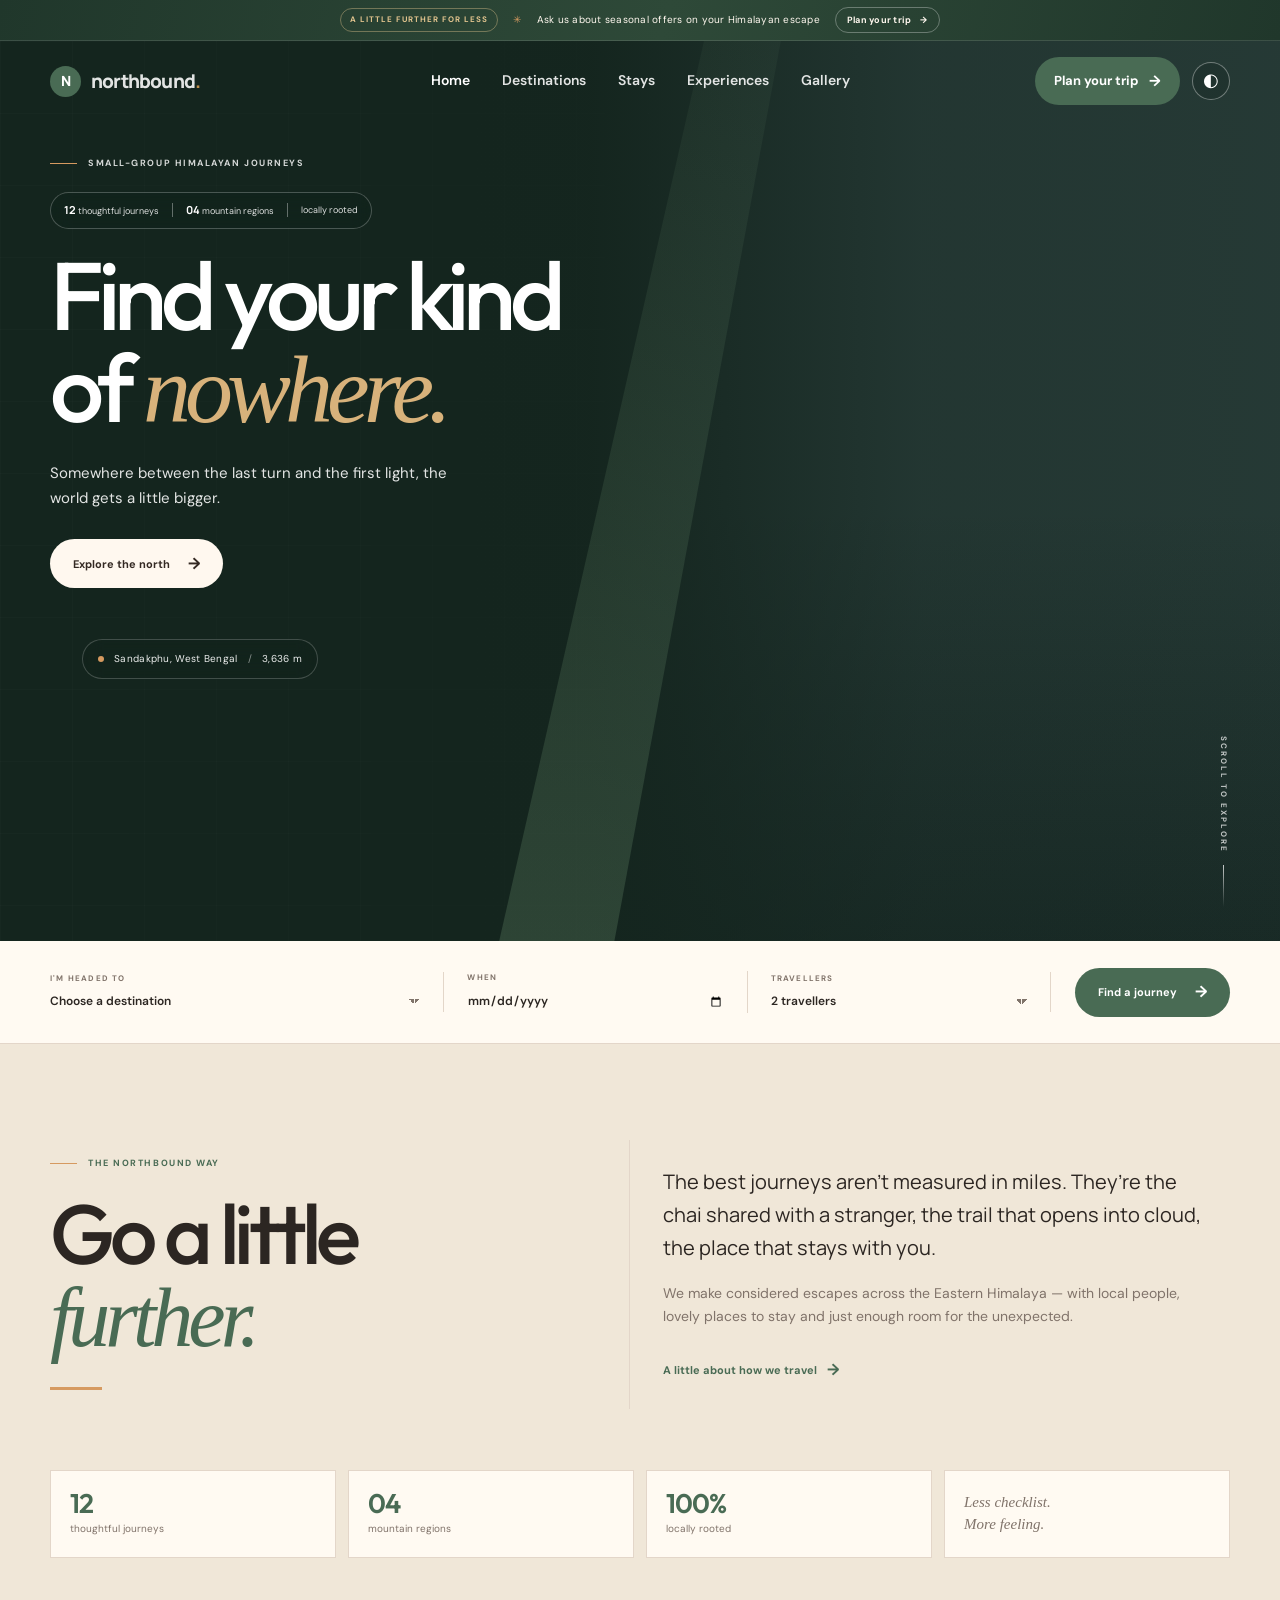
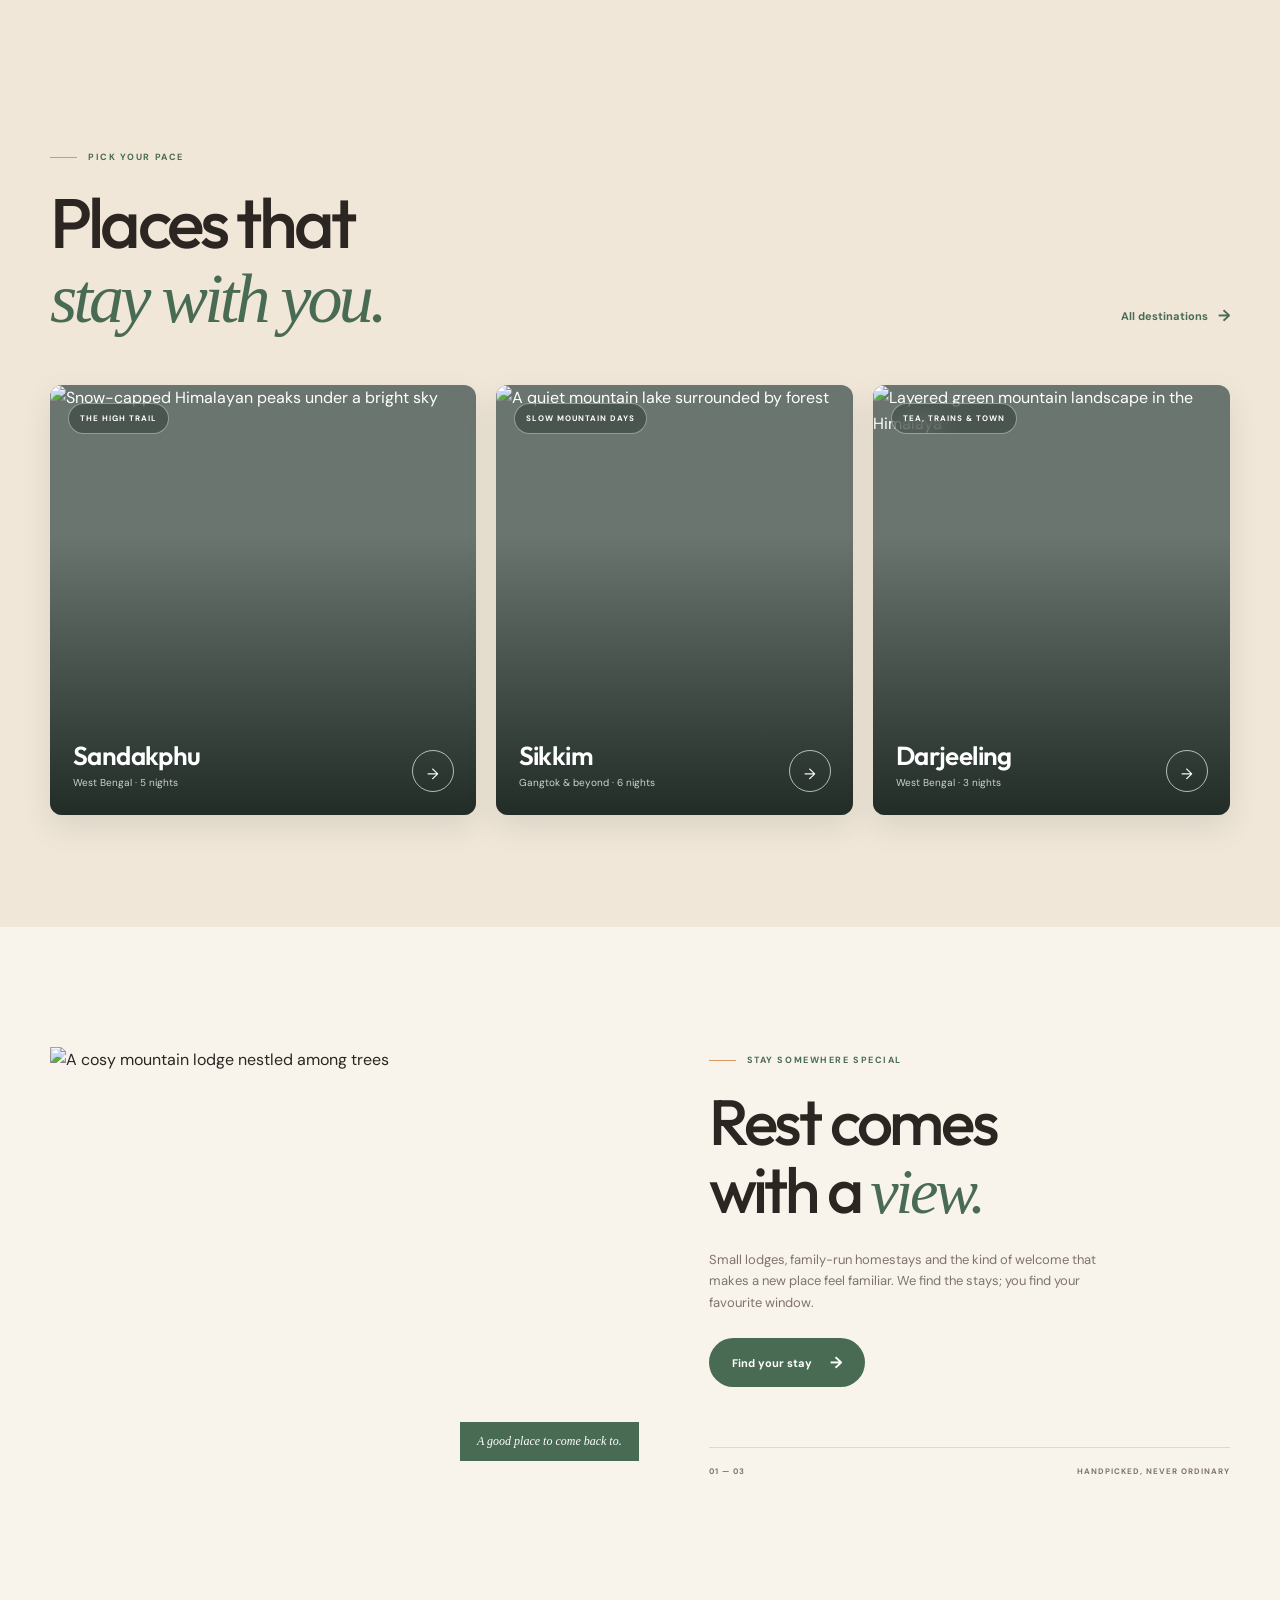
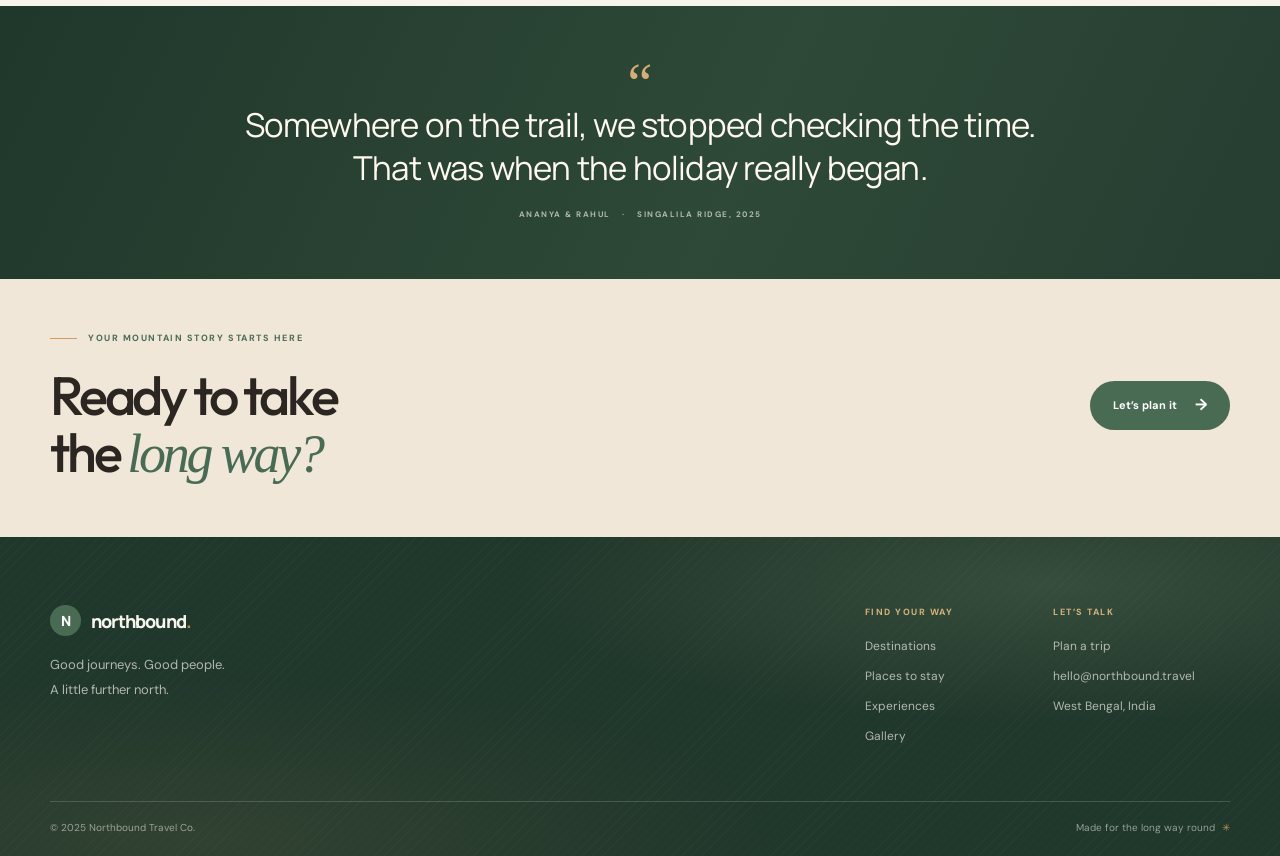
==== index.html @ 95578950 "Initial commit" ====
<!doctype html>
<html lang="en">
<head>
  <meta charset="utf-8">
  <meta name="viewport" content="width=device-width, initial-scale=1">
  <meta name="description" content="Thoughtful Himalayan escapes to Sandakphu, Sikkim and the places in between. Find your next Northbound journey.">
  <meta name="theme-color" content="#f8f4ec">
  <title>Northbound — Find your kind of nowhere</title>
  <link rel="preconnect" href="https://fonts.googleapis.com">
  <link rel="preconnect" href="https://fonts.gstatic.com" crossorigin>
  <link href="https://fonts.googleapis.com/css2?family=DM+Sans:wght@400;500;600;700&family=Manrope:wght@400;500;600;700;800&family=Outfit:wght@400;500;600;700;800&display=swap" rel="stylesheet">
  <link rel="stylesheet" href="css/travel.css">
  <script src="js/site.js" defer></script>
</head>
<body class="home-page">
  <aside class="announcement-bar" aria-label="Seasonal travel offers">
    <div class="announcement-group"><span>A LITTLE FURTHER FOR LESS</span><span class="announcement-star" aria-hidden="true">✳</span><span>Ask us about seasonal offers on your Himalayan escape</span><a href="booking.html">Plan your trip <span aria-hidden="true">→</span></a></div>
  </aside>
  <header class="site-header">
    <div class="container nav-wrap">
      <a class="brand" href="index.html" aria-label="Northbound home"><span class="brand-mark">N</span><span>northbound<span class="brand-period">.</span></span></a>
      <nav class="primary-nav" id="primary-nav" aria-label="Main navigation">
        <a class="active" href="index.html">Home</a><a href="destinations.html">Destinations</a><a href="stays.html">Stays</a><a href="experiences.html">Experiences</a><a href="gallery.html">Gallery</a><a class="nav-book mobile-book" href="booking.html">Plan your trip <span aria-hidden="true">↗</span></a>
      </nav>
      <div class="header-actions">
        <a class="header-book" href="booking.html">Plan your trip <span aria-hidden="true">↗</span></a>
        <button class="theme-toggle" type="button" aria-label="Switch to dark mode" title="Toggle color theme"><span class="theme-icon" aria-hidden="true">◐</span></button>
        <button class="menu-toggle" type="button" aria-expanded="false" aria-controls="primary-nav" aria-label="Open menu"><span></span><span></span></button>
      </div>
    </div>
  </header>

  <main>
    <section class="hero">
      <div class="hero-image" role="img" aria-label="Mountain peaks above the clouds at sunrise"></div>
      <video class="hero-video" autoplay muted loop playsinline preload="metadata" poster="https://images.unsplash.com/photo-1464822759023-fed622ff2c3b?auto=format&fit=crop&w=2200&q=90" aria-hidden="true">
        <source src="https://videos.pexels.com/video-files/3129595/3129595-hd_1920_1080_25fps.mp4" type="video/mp4">
      </video>
      <div class="hero-shade"></div>
      <div class="container hero-content">
        <p class="eyebrow eyebrow-light"><span class="eyebrow-line"></span> SMALL-GROUP HIMALAYAN JOURNEYS</p>
        <div class="hero-proof" aria-label="Northbound travel facts"><span><strong>12</strong> thoughtful journeys</span><i aria-hidden="true"></i><span><strong>04</strong> mountain regions</span><i aria-hidden="true"></i><span>locally rooted</span></div>
        <h1>Find your kind<br>of <em>nowhere.</em></h1>
        <p class="hero-copy">Somewhere between the last turn and the first light, the world gets a little bigger.</p>
        <a class="button button-light" href="destinations.html">Explore the north <span aria-hidden="true">↗</span></a>
        <div class="hero-caption"><span class="caption-dot"></span> Sandakphu, West Bengal <span class="caption-divider">/</span> 3,636 m</div>
      </div>
      <a class="hero-scroll" href="#trip-search"><span>SCROLL TO EXPLORE</span><i aria-hidden="true"></i></a>
    </section>

    <section class="search-band" id="trip-search">
      <form class="container trip-search" action="booking.html" method="get">
        <label class="search-field"><span class="field-kicker">I'M HEADED TO</span><select name="destination" aria-label="Choose a destination"><option value="">Choose a destination</option><option>Sandakphu</option><option>Sikkim</option><option>Darjeeling</option><option>Kalimpong</option></select></label>
        <label class="search-field"><span class="field-kicker">WHEN</span><input type="date" name="date" aria-label="Travel date"></label>
        <label class="search-field"><span class="field-kicker">TRAVELLERS</span><select name="guests" aria-label="Number of travellers"><option value="2">2 travellers</option><option value="1">1 traveller</option><option value="3">3 travellers</option><option value="4">4 travellers</option><option value="5">5+ travellers</option></select></label>
        <button class="button button-dark search-button" type="submit">Find a journey <span aria-hidden="true">↗</span></button>
      </form>
    </section>

    <section class="section section-intro">
      <div class="container intro-grid">
        <div><p class="eyebrow"><span class="eyebrow-line"></span> THE NORTHBOUND WAY</p><h2>Go a little<br><em>further.</em></h2></div>
        <div class="intro-copy"><p class="large-copy">The best journeys aren’t measured in miles. They’re the chai shared with a stranger, the trail that opens into cloud, the place that stays with you.</p><p>We make considered escapes across the Eastern Himalaya — with local people, lovely places to stay and just enough room for the unexpected.</p><a class="text-link" href="experiences.html">A little about how we travel <span aria-hidden="true">→</span></a></div>
      </div>
      <div class="container stat-row"><div><strong>12</strong><span>thoughtful journeys</span></div><div><strong>04</strong><span>mountain regions</span></div><div><strong>100%</strong><span>locally rooted</span></div><p>Less checklist.<br>More feeling.</p></div>
    </section>

    <section class="section section-sand">
      <div class="container">
        <div class="section-heading"><div><p class="eyebrow"><span class="eyebrow-line"></span> PICK YOUR PACE</p><h2>Places that<br><em>stay with you.</em></h2></div><a class="text-link heading-link" href="destinations.html">All destinations <span aria-hidden="true">→</span></a></div>
        <div class="destination-grid">
          <a class="destination-card destination-tall" href="destination-details.html?destination=Sandakphu">
            <img src="https://images.unsplash.com/photo-1464822759023-fed622ff2c3b?auto=format&fit=crop&w=1100&q=85" alt="Snow-capped Himalayan peaks under a bright sky" loading="lazy">
            <span class="card-tag">THE HIGH TRAIL</span><span class="destination-info"><span><strong>Sandakphu</strong><small>West Bengal · 5 nights</small></span><span class="round-arrow" aria-hidden="true">↗</span></span>
          </a>
          <a class="destination-card" href="destination-details.html?destination=Sikkim">
            <img src="https://images.unsplash.com/photo-1500530855697-b586d89ba3ee?auto=format&fit=crop&w=1000&q=85" alt="A quiet mountain lake surrounded by forest" loading="lazy">
            <span class="card-tag">SLOW MOUNTAIN DAYS</span><span class="destination-info"><span><strong>Sikkim</strong><small>Gangtok &amp; beyond · 6 nights</small></span><span class="round-arrow" aria-hidden="true">↗</span></span>
          </a>
          <a class="destination-card" href="destination-details.html?destination=Darjeeling">
            <img src="https://images.unsplash.com/photo-1544735716-392fe2489ffa?auto=format&fit=crop&w=1000&q=85" alt="Layered green mountain landscape in the Himalaya" loading="lazy">
            <span class="card-tag">TEA, TRAINS &amp; TOWN</span><span class="destination-info"><span><strong>Darjeeling</strong><small>West Bengal · 3 nights</small></span><span class="round-arrow" aria-hidden="true">↗</span></span>
          </a>
        </div>
      </div>
    </section>

    <section class="section feature-section">
      <div class="container feature-grid">
        <div class="feature-photo"><img src="https://images.unsplash.com/photo-1445019980597-93fa8acb246c?auto=format&fit=crop&w=1200&q=85" alt="A cosy mountain lodge nestled among trees" loading="lazy"><span class="photo-note">A good place to come back to.</span></div>
        <div class="feature-copy"><p class="eyebrow"><span class="eyebrow-line"></span> STAY SOMEWHERE SPECIAL</p><h2>Rest comes<br>with a <em>view.</em></h2><p>Small lodges, family-run homestays and the kind of welcome that makes a new place feel familiar. We find the stays; you find your favourite window.</p><a class="button button-dark" href="stays.html">Find your stay <span aria-hidden="true">↗</span></a><div class="feature-detail"><span>01 — 03</span><span>HANDPICKED, NEVER ORDINARY</span></div></div>
      </div>
    </section>

    <section class="quote-section">
      <div class="container quote-inner"><span class="quote-mark">“</span><blockquote>Somewhere on the trail, we stopped checking the time. That was when the holiday really began.</blockquote><p>ANANYA &amp; RAHUL <span>·</span> SINGALILA RIDGE, 2025</p></div>
    </section>

    <section class="closing-cta"><div class="container closing-inner"><div><p class="eyebrow"><span class="eyebrow-line"></span> YOUR MOUNTAIN STORY STARTS HERE</p><h2>Ready to take<br>the <em>long way?</em></h2></div><a class="button button-dark" href="booking.html">Let’s plan it <span aria-hidden="true">↗</span></a></div></section>
  </main>

  <footer class="site-footer"><div class="container footer-main"><div><a class="brand footer-brand" href="index.html"><span class="brand-mark">N</span><span>northbound<span class="brand-period">.</span></span></a><p>Good journeys. Good people.<br>A little further north.</p></div><div class="footer-links"><div><strong>FIND YOUR WAY</strong><a href="destinations.html">Destinations</a><a href="stays.html">Places to stay</a><a href="experiences.html">Experiences</a><a href="gallery.html">Gallery</a></div><div><strong>LET’S TALK</strong><a href="booking.html">Plan a trip</a><a href="mailto:hello@northbound.travel">hello@northbound.travel</a><span>West Bengal, India</span></div></div></div><div class="container footer-bottom"><span>© 2025 Northbound Travel Co.</span><span>Made for the long way round <span class="footer-sun">✳</span></span></div></footer>
</body>
</html>
---- css/travel.css ----
:root {
  color-scheme: light;
  --paper: #f8f4ec;
  --surface: #fffaf2;
  --sand: #f0e7d8;
  --ink: #2c2622;
  --muted: #80736a;
  --line: #e3d6c9;
  --forest: #496b54;
  --forest-deep: #2e4938;
  --sun: #d69a60;
  --container: 1180px;
}

:root[data-theme="dark"] {
  color-scheme: dark;
  --paper: #211d1a;
  --surface: #2a2420;
  --sand: #342923;
  --ink: #f2ece4;
  --muted: #bdb0a4;
  --line: #493a31;
  --forest: #9dbb9f;
  --forest-deep: #344b3a;
  --sun: #e5b47c;
}

* { box-sizing: border-box; }
html { scroll-behavior: smooth; }
body {
  margin: 0;
  background: var(--paper);
  color: var(--ink);
  font-family: "DM Sans", sans-serif;
  font-size: 16px;
  line-height: 1.65;
  -webkit-font-smoothing: antialiased;
  transition: background-color .25s ease, color .25s ease;
}
img { display: block; width: 100%; }
a { color: inherit; text-decoration: none; }
button, input, select, textarea { font: inherit; }
button, a, input, select, textarea { -webkit-tap-highlight-color: transparent; }
button:focus-visible, a:focus-visible, input:focus-visible, select:focus-visible, textarea:focus-visible { outline: 3px solid var(--sun); outline-offset: 3px; }
.container { width: min(var(--container), calc(100% - 64px)); margin-inline: auto; }

.announcement-bar { position: relative; z-index: 21; min-height: 40px; color: #fff8ef; background: linear-gradient(105deg, #20372b 0%, var(--forest-deep) 52%, #20372b 100%); border-bottom: 1px solid rgba(255,255,255,.12); }
.announcement-group { display: flex; align-items: center; justify-content: center; gap: 15px; min-height: 40px; padding: 5px 20px; font-size: 10px; letter-spacing: .25px; text-align: center; }
.announcement-group > span:first-child { padding: 4px 9px; color: #e3c58f; border: 1px solid rgba(227,197,143,.4); border-radius: 999px; font-size: 8px; font-weight: 700; letter-spacing: 1px; }
.announcement-group .announcement-star { color: var(--sun); }
.announcement-group a { display: inline-flex; align-items: center; gap: 5px; padding: 5px 11px; color: #fff8ef; border: 1px solid rgba(255,255,255,.3); border-radius: 999px; font-size: 9px; font-weight: 700; transition: background .2s ease,border-color .2s ease; }
.announcement-group a:hover { color: #fff; border-color: rgba(255,255,255,.65); background: rgba(255,255,255,.1); }
.announcement-group a span { padding-left: 4px; }

.site-header { position: relative; z-index: 20; height: 82px; background: var(--paper); border-bottom: 1px solid var(--line); box-shadow: 0 5px 18px rgba(37,48,39,.035); }
.home-page .site-header { position: absolute; top: 40px; right: 0; left: 0; height: 82px; background: transparent; border: 0; box-shadow: none; }
.home-page .site-header .brand, .home-page .primary-nav > a:not(.nav-book) { color: rgba(255,255,255,.88); }
.home-page .primary-nav > a:hover, .home-page .primary-nav > a.active { color: #fff; }
.home-page .theme-toggle { color: #fff; border-color: rgba(255,255,255,.36); background: rgba(16,31,26,.2); }
.home-page .theme-toggle:hover { border-color: var(--sun); }
.home-page .menu-toggle { border-color: rgba(255,255,255,.45); background: rgba(16,31,26,.24); }
.home-page .menu-toggle span { background: #fff; }
.nav-wrap { position: relative; height: 100%; display: grid; grid-template-columns: 1fr auto 1fr; align-items: center; }
.brand { display: inline-flex; align-items: center; gap: 10px; font: 800 19px/1 "Manrope", sans-serif; letter-spacing: -.8px; white-space: nowrap; }
.brand-mark { width: 31px; height: 31px; display: grid; place-items: center; border-radius: 50%; color: #fff; background: var(--forest); font-size: 14px; letter-spacing: 0; }
.brand-period { color: #bd8d4a; }
.primary-nav { display: flex; align-items: center; gap: 32px; }
.primary-nav > a { color: var(--muted); font-size: 14px; font-weight: 600; transition: color .2s ease; }
.primary-nav > a:hover, .primary-nav > a.active { color: var(--ink); }
.primary-nav > .mobile-book { display: none; }
.header-actions { display: flex; align-items: center; justify-self: end; gap: 12px; }
.header-book, .primary-nav > .nav-book { display: inline-flex; align-items: center; justify-content: center; gap: 10px; padding: 12px 19px; color: #fff; background: var(--forest); border-radius: 999px; font-size: 13px; font-weight: 700; white-space: nowrap; }
.header-book:hover, .primary-nav > .nav-book:hover { color: #fff; background: var(--forest-deep); transform: translateY(-1px); }
.primary-nav > .mobile-book { display: none; }
.header-book span, .nav-book span { font-size: 0; }
.header-book span::after, .nav-book span::after { content: "→"; font-size: 15px; }
.theme-toggle { display: grid; place-items: center; width: 38px; height: 38px; border: 1px solid var(--line); border-radius: 50%; background: transparent; color: var(--ink); cursor: pointer; font-size: 18px; }
.theme-toggle:hover { border-color: var(--sun); }
.menu-toggle { display: none; }

.hero { position: relative; min-height: 100vh; min-height: 100svh; overflow: hidden; color: #fff; background: #263a36; }
.hero-image, .hero-video, .hero-shade { position: absolute; inset: 0; }
.hero-image { background: url("https://images.unsplash.com/photo-1464822759023-fed622ff2c3b?auto=format&fit=crop&w=2200&q=90") center 48% / cover; transform: scale(1.015); }
.hero-video { width: 100%; height: 100%; object-fit: cover; object-position: center 48%; }
.hero-video.is-unavailable { display: none; }
.hero-shade { background: linear-gradient(90deg, #14251e 0%, #14251e 37%, rgba(20,37,30,.98) 46%, rgba(20,37,30,.78) 53%, rgba(20,37,30,.18) 72%, rgba(20,37,30,.04) 100%), linear-gradient(0deg, rgba(10,24,20,.46), transparent 48%); }
.hero-shade::before { position: absolute; inset: 0; background: linear-gradient(180deg, rgba(103,139,106,.08), rgba(103,139,106,.3)); clip-path: polygon(55% 0, 61% 0, 48% 100%, 39% 100%); content: ""; }
.hero-shade::after { position: absolute; inset: 0; background-image: linear-gradient(rgba(255,255,255,.035) 1px, transparent 1px), linear-gradient(90deg, rgba(255,255,255,.035) 1px, transparent 1px); background-size: 72px 72px; content: ""; mask-image: linear-gradient(90deg, rgba(0,0,0,.45), transparent 75%); }
.hero-content { position: relative; z-index: 1; max-width: calc(var(--container) + 64px); padding-top: clamp(96px, 13vh, 145px); padding-bottom: 125px; }
.eyebrow { display: flex; align-items: center; gap: 11px; margin: 0 0 22px; color: var(--forest); font-size: 9px; font-weight: 700; letter-spacing: 1.55px; line-height: 1.3; }
.eyebrow-light { color: rgba(255,255,255,.82); }
.eyebrow-line { display: inline-block; width: 27px; height: 1px; background: var(--sun); }
.hero-proof { display: inline-flex; align-items: center; gap: 13px; margin: 0 0 20px; padding: 9px 13px; color: rgba(255,255,255,.86); border: 1px solid rgba(255,255,255,.24); border-radius: 999px; background: rgba(15,31,26,.32); backdrop-filter: blur(10px); font-size: 9px; }
.hero-proof strong { color: #fff; font: 700 11px "Manrope",sans-serif; }
.hero-proof i { width: 1px; height: 14px; background: rgba(255,255,255,.35); }
h1, h2, h3, p, blockquote { margin-top: 0; }
h1, h2, h3 { font-family: "Outfit", sans-serif; }
.hero h1, .page-hero h1 { margin: 0; font-size: clamp(62px, 7.5vw, 102px); font-weight: 500; letter-spacing: -6px; line-height: .96; }
h1 em, h2 em { color: #d8b27b; font-family: Georgia, serif; font-weight: 400; }
.hero-copy { max-width: 430px; margin: 25px 0 29px; color: rgba(255,255,255,.88); font-size: 15px; }
.hero-points { display: flex; flex-wrap: wrap; gap: 8px; margin-top: 28px; }
.hero-points span { padding: 7px 11px; color: rgba(255,255,255,.9); border: 1px solid rgba(255,255,255,.24); border-radius: 999px; background: rgba(18,35,29,.22); backdrop-filter: blur(8px); font-size: 9px; font-weight: 600; letter-spacing: .3px; }
.button { display: inline-flex; align-items: center; justify-content: center; gap: 18px; min-height: 49px; padding: 0 23px; border: 0; border-radius: 999px; font-size: 11px; font-weight: 700; transition: transform .2s ease, background .2s ease, box-shadow .2s ease; cursor: pointer; }
.button:hover { transform: translateY(-2px); box-shadow: 0 8px 20px rgba(18, 38, 29, .16); }
.button span { font-size: 0; transition: transform .2s ease; }
.button span::after { content: "→"; font-size: 16px; }
.button:hover span { transform: translate(2px, -1px); }
.button-light { color: #342923; background: #fff8ef; }
.button-light:hover { color: #342923; background: #f0e3d1; }
.button-dark { color: #fff; background: var(--forest); }
.button-dark:hover { color: #fff; background: var(--forest-deep); }
.hero-caption { position: absolute; right: auto; bottom: 34px; left: max(32px, calc((100% - var(--container)) / 2)); display: flex; align-items: center; gap: 10px; padding: 11px 15px; color: rgba(255,255,255,.92); border: 1px solid rgba(255,255,255,.2); border-radius: 999px; background: rgba(17,32,27,.32); backdrop-filter: blur(10px); font-size: 10px; letter-spacing: .3px; }
.caption-dot { width: 6px; height: 6px; border-radius: 50%; background: var(--sun); }
.caption-divider { color: rgba(255,255,255,.5); }
.hero-index { position: absolute; right: max(32px, calc((100% - var(--container)) / 2)); top: 39px; padding: 9px 13px; border: 1px solid rgba(255,255,255,.25); border-radius: 999px; background: rgba(17,32,27,.24); backdrop-filter: blur(8px); font: 600 10px "Manrope", sans-serif; letter-spacing: 1px; }
.hero-index span { margin: 0 5px; opacity: .5; }
.hero-scroll { position: absolute; z-index: 2; right: max(24px,calc((100% - var(--container))/2)); bottom: 34px; display: flex; flex-direction: column; align-items: center; gap: 12px; color: rgba(255,255,255,.72); }
.hero-scroll span { writing-mode: vertical-rl; font-size: 8px; font-weight: 700; letter-spacing: 2px; }
.hero-scroll i { display: block; width: 1px; height: 42px; background: linear-gradient(rgba(255,255,255,.75),transparent); }

.search-band { position: relative; z-index: 2; background: var(--surface); border-bottom: 1px solid var(--line); }
.trip-search { display: grid; grid-template-columns: 1.3fr 1fr 1fr auto; align-items: center; min-height: 102px; }
.search-field { display: flex; flex-direction: column; gap: 7px; padding: 0 23px; border-right: 1px solid var(--line); }
.search-field:first-child { padding-left: 0; }
.field-kicker { color: var(--muted); font-size: 8px; font-weight: 700; letter-spacing: 1.2px; }
.search-field select, .search-field input { width: 100%; padding: 0; color: var(--ink); border: 0; background-color: transparent; font-size: 12px; font-weight: 600; }
.search-field select { appearance: none; background-image: linear-gradient(45deg, transparent 50%, var(--muted) 50%), linear-gradient(135deg, var(--muted) 50%, transparent 50%); background-position: calc(100% - 6px) 7px, 100% 7px; background-size: 5px 5px, 5px 5px; background-repeat: no-repeat; }
.search-field input { color-scheme: light; }
:root[data-theme="dark"] .search-field input { color-scheme: dark; }
.search-button { margin-left: 24px; white-space: nowrap; }

.section { padding: 104px 0; }
.section-intro { position: relative; overflow: hidden; padding: 96px 0 82px; background: var(--sand); }
.intro-grid { position: relative; display: grid; grid-template-columns: .9fr 1.1fr; gap: 88px; align-items: center; }
.intro-grid > div:first-child { position: relative; }
.intro-grid > div:first-child::after { display: block; width: 52px; height: 3px; margin-top: 28px; background: var(--sun); content: ""; }
.section h2, .feature-copy h2, .closing-cta h2, .banner-cta h2, .food-copy h2 { margin: 0; font-size: clamp(42px, 5vw, 64px); font-weight: 500; letter-spacing: -3.2px; line-height: 1.06; }
.section-intro h2 { font-size: clamp(58px, 7vw, 84px); letter-spacing: -5px; line-height: .98; }
.section h2 em { color: var(--forest); }
.intro-copy { max-width: 590px; padding: 25px 0 25px 33px; border-left: 1px solid var(--line); }
.intro-copy p { margin-bottom: 18px; color: var(--muted); font-size: 14px; }
.intro-copy .large-copy, .stay-intro .large-copy { color: var(--ink); font-family: "Manrope", sans-serif; font-size: 20px; line-height: 1.65; }
.text-link { display: inline-flex; align-items: center; gap: 10px; margin-top: 11px; color: var(--forest); font-size: 11px; font-weight: 700; }
.text-link span { font-size: 16px; transition: transform .2s ease; }
.text-link:hover span { transform: translateX(4px); }
.stat-row { display: grid; grid-template-columns: repeat(4, 1fr); gap: 12px; margin-top: 61px; }
.stat-row > div, .stat-row > p { display: flex; min-height: 88px; flex-direction: column; justify-content: center; gap: 2px; margin: 0; padding: 14px 19px; border: 1px solid var(--line); background: var(--surface); }
.stat-row strong { color: var(--forest); font: 600 27px/1.1 "Outfit", sans-serif; letter-spacing: -1px; }
.stat-row span { color: var(--muted); font-size: 10px; }
.stat-row > p { color: var(--muted); font: italic 15px/1.45 Georgia, serif; }

.section-sand { background: var(--sand); }
.section-sand:has(.destination-grid) { padding-block: 112px; }
.section-heading { display: flex; justify-content: space-between; align-items: end; margin-bottom: 42px; }
.section-sand:has(.destination-grid) .section-heading { margin-bottom: 48px; }
.section-sand:has(.destination-grid) .section-heading h2 { font-size: clamp(48px, 5.5vw, 70px); letter-spacing: -3.8px; }
.heading-link { margin: 0 0 7px; }
.heading-aside { max-width: 315px; margin: 0 0 7px; color: var(--muted); font-size: 12px; }
.destination-grid { display: grid; grid-template-columns: 1.12fr .94fr .94fr; gap: 20px; align-items: start; }
.destination-card { position: relative; display: block; height: 430px; overflow: hidden; color: #fff; background: #69756e; border-radius: 12px; box-shadow: 0 12px 30px rgba(32, 43, 35, .10); isolation: isolate; }
.destination-tall { height: 430px; }
.destination-card::after { position: absolute; inset: 35% 0 0; background: linear-gradient(0deg, rgba(15,24,20,.78), transparent); content: ""; }
.destination-card img { height: 100%; object-fit: cover; transition: transform .8s cubic-bezier(.2,.7,.2,1), filter .4s ease; }
.destination-card:hover img, .listing-image:hover img { transform: scale(1.045); }
.card-tag { position: absolute; z-index: 1; top: 18px; left: 18px; padding: 8px 11px; color: #fff; border: 1px solid rgba(255,255,255,.42); border-radius: 999px; background: rgba(20,33,27,.36); backdrop-filter: blur(10px); font-size: 8px; font-weight: 700; letter-spacing: 1px; }
.destination-info { position: absolute; z-index: 1; right: 22px; bottom: 23px; left: 23px; display: flex; justify-content: space-between; align-items: end; }
.destination-info strong { display: block; font: 600 26px "Outfit", sans-serif; letter-spacing: -.6px; }
.destination-info small { display: block; margin-top: 3px; color: rgba(255,255,255,.78); font-size: 10px; }
.round-arrow { display: grid; place-items: center; width: 42px; height: 42px; border: 1px solid rgba(255,255,255,.65); border-radius: 50%; font-size: 0; transition: color .2s ease, background .2s ease, transform .2s ease; }
.round-arrow::after { content: "→"; font-size: 15px; }
.destination-card:hover .round-arrow { color: var(--forest-deep); background: #fff; transform: translateX(3px); }

.feature-section { padding: 110px 0; }
.feature-grid { display: grid; grid-template-columns: 1.04fr .96fr; gap: 94px; align-items: center; }
.feature-photo { position: relative; min-height: 440px; }
.feature-photo img { height: 440px; object-fit: cover; }
.photo-note { position: absolute; right: -24px; bottom: 26px; padding: 12px 17px; color: #fff; background: var(--forest); font: italic 12px Georgia, serif; }
.feature-copy { padding: 18px 0; }
.feature-copy > p:not(.eyebrow) { max-width: 390px; margin: 23px 0 25px; color: var(--muted); font-size: 13px; }
.feature-detail { display: flex; justify-content: space-between; margin-top: 60px; padding-top: 17px; border-top: 1px solid var(--line); color: var(--muted); font-size: 8px; font-weight: 700; letter-spacing: 1px; }
.quote-section { padding: 54px 0 58px; background: linear-gradient(115deg, #20372b, var(--forest-deep) 58%, #263d31); color: #fff8ef; text-align: center; }
.quote-inner { max-width: 820px; }
.quote-mark { display: block; height: 34px; color: #d4ae76; font: 56px/.85 Georgia, serif; }
.quote-inner blockquote { margin: 10px 0 19px; font: 400 clamp(23px, 2.8vw, 33px)/1.28 "Manrope", sans-serif; letter-spacing: -.8px; }
.quote-inner p { margin: 0; color: rgba(255,255,255,.62); font-size: 8px; font-weight: 700; letter-spacing: 1.5px; }
.quote-inner p span { padding: 0 8px; color: #d4ae76; }
.closing-cta, .banner-cta { padding: 54px 0; color: #fff; background: var(--forest); }
.closing-cta { color: var(--ink); background: var(--sand); }
.closing-cta .eyebrow-light { color: var(--forest); }
.closing-cta h2 em { color: var(--forest); }
.closing-inner, .banner-cta-inner { display: flex; align-items: center; justify-content: space-between; }
.closing-cta h2, .banner-cta h2 { font-size: clamp(40px, 4.5vw, 54px); }
.closing-cta .button, .banner-cta .button { margin-bottom: 6px; }

.site-footer { position: relative; overflow: hidden; padding: 68px 0 0; color: #f7f4ec; background-color: #20372b; background-image: radial-gradient(ellipse at 82% 15%, rgba(151,177,137,.18), transparent 36%), radial-gradient(ellipse at 15% 95%, rgba(198,157,99,.10), transparent 38%), repeating-linear-gradient(135deg, rgba(255,255,255,.018) 0 1px, transparent 1px 7px); }
.footer-main { position: relative; z-index: 1; display: flex; justify-content: space-between; padding-bottom: 55px; }
.footer-brand { font-size: 18px; }
.site-footer .brand-mark { background: #496b54; }
.footer-main > div:first-child > p { margin: 17px 0 0; color: rgba(247,244,236,.68); font-size: 13px; line-height: 1.9; }
.footer-links { display: flex; gap: 100px; padding-right: 35px; }
.footer-links > div { display: flex; flex-direction: column; gap: 10px; }
.footer-links strong { margin-bottom: 7px; color: #d6b37b; font-size: 9px; letter-spacing: 1.5px; }
.footer-links a, .footer-links span { color: rgba(247,244,236,.68); font-size: 12px; transition: color .2s ease; }
.footer-links a:hover { color: #fff; }
.footer-bottom { position: relative; z-index: 1; display: flex; justify-content: space-between; padding-top: 18px; padding-bottom: 19px; border-top: 1px solid rgba(255,255,255,.16); color: rgba(247,244,236,.55); font-size: 10px; }
.footer-sun { margin-left: 4px; color: #be935a; }

.page-hero { position: relative; min-height: 470px; overflow: hidden; color: #fff; background: #293c35; }
.gallery-hero { padding: 85px 0 82px; background: var(--sand); }
.gallery-hero-content { max-width: var(--container); }
.gallery-hero h1 { margin: 0; color: var(--ink); font-size: clamp(58px,7vw,88px); font-weight: 500; letter-spacing: -4.8px; line-height: .98; }
.gallery-hero h1 em { color: var(--forest); }
.gallery-hero-content > p:last-child { max-width: 480px; margin: 21px 0 0; color: var(--muted); font-size: 14px; }
.gallery-section { background: var(--paper); }
.gallery-heading { margin-bottom: 42px; }
.gallery-grid { display: grid; grid-template-columns: repeat(3,minmax(0,1fr)); gap: 18px; align-items: start; }
.gallery-item, .gallery-item.gallery-tall, .gallery-item.gallery-wide { position: relative; height: 330px; margin: 0; overflow: hidden; border-radius: 10px; color: #fff; background: #46564c; isolation: isolate; }
.gallery-item.gallery-wide { grid-column: span 2; }
.gallery-item::after { position: absolute; z-index: 0; inset: 35% 0 0; background: linear-gradient(0deg,rgba(13,24,18,.76),transparent); content: ""; }
.gallery-item img { height: 100%; object-fit: cover; transition: transform .7s cubic-bezier(.2,.7,.2,1); }
.gallery-item:hover img { transform: scale(1.045); }
.gallery-item figcaption { position: absolute; z-index: 1; right: 20px; bottom: 19px; left: 20px; display: flex; flex-direction: column; gap: 6px; }
.gallery-item figcaption span { color: rgba(255,255,255,.75); font-size: 8px; font-weight: 700; letter-spacing: 1.2px; }
.gallery-item figcaption strong { font: 500 21px "Outfit",sans-serif; }
.destination-detail-hero { position: relative; min-height: 620px; overflow: hidden; color: #fff; background: #293c35; }
.destination-detail-photo, .destination-detail-shade { position: absolute; inset: 0; }
.destination-detail-photo { background-position: center 48%; background-size: cover; transition: background-image .25s ease; }
.destination-detail-shade { background: linear-gradient(90deg,rgba(16,31,26,.78),rgba(16,31,26,.27) 62%,rgba(16,31,26,.03)),linear-gradient(0deg,rgba(16,29,26,.36),transparent 45%); }
.destination-detail-hero-content { position: relative; z-index: 1; padding-top: 42px; padding-bottom: 100px; }
.detail-back { display: inline-block; margin-bottom: 72px; color: rgba(255,255,255,.82); font-size: 12px; }
.detail-back:hover { color: #fff; }
.destination-detail-hero h1 { max-width: 780px; margin: 0; font-size: clamp(54px,7vw,88px); font-weight: 500; letter-spacing: -4.7px; line-height: 1.02; }
.destination-detail-hero h1 em { display: block; }
.destination-detail-hero-content > p:not(.eyebrow) { max-width: 440px; margin: 20px 0 27px; color: rgba(255,255,255,.84); font-size: 15px; }
.detail-location { position: absolute; right: max(32px,calc((100% - var(--container))/2)); bottom: 30px; color: rgba(255,255,255,.83); font-size: 10px; letter-spacing: .5px; }
.detail-facts-wrap { position: relative; z-index: 2; background: var(--surface); border-bottom: 1px solid var(--line); }
.detail-facts { display: grid; grid-template-columns: repeat(4,1fr); }
.detail-facts > div { display: flex; min-height: 105px; flex-direction: column; justify-content: center; gap: 8px; padding: 18px 25px; border-right: 1px solid var(--line); }
.detail-facts > div:first-child { padding-left: 0; }
.detail-facts > div:last-child { border: 0; }
.detail-facts span { color: var(--muted); font-size: 8px; font-weight: 700; letter-spacing: 1.15px; }
.detail-facts strong { color: var(--ink); font: 600 18px "Outfit",sans-serif; }
.detail-facts small { color: var(--muted); font: 400 10px "DM Sans",sans-serif; }
.detail-overview { background: var(--paper); }
.detail-overview-grid { display: grid; grid-template-columns: .9fr 1.1fr; gap: 100px; align-items: center; }
.detail-overview h2, .detail-highlights h2 { margin: 0; font-size: clamp(48px,5.5vw,70px); font-weight: 500; letter-spacing: -3.8px; line-height: 1.03; }
.detail-overview h2 em, .detail-highlights h2 em { color: var(--forest); }
.detail-overview-grid > div:last-child { max-width: 570px; }
.detail-overview-grid > div:last-child p:not(.text-link) { color: var(--muted); font-size: 13px; }
.detail-overview-grid > div:last-child .detail-lede { color: var(--ink)!important; font: 500 21px/1.55 "Manrope",sans-serif; }
.detail-overview .text-link { margin-top: 8px; }
.detail-photo-story { padding: 24px 0 110px; background: var(--paper); }
.detail-photo-grid { display: grid; grid-template-columns: 1.08fr .92fr; gap: 88px; align-items: center; }
.detail-photo-grid > img { width: 100%; height: 440px; border-radius: 12px; object-fit: cover; }
.detail-photo-grid h2 { margin: 0; font-size: clamp(48px,5.5vw,70px); font-weight: 500; letter-spacing: -3.8px; line-height: 1.03; }
.detail-photo-grid h2 em { color: var(--forest); }
.detail-photo-grid > div > p:last-child { max-width: 400px; margin: 20px 0 0; color: var(--muted); font-size: 13px; }
.detail-highlights { background: var(--sand); }
.detail-highlight-grid { display: grid; grid-template-columns: repeat(3,1fr); gap: 18px; }
.detail-highlight-grid article { min-height: 205px; padding: 24px 25px; border: 1px solid var(--line); border-radius: 10px; background: var(--surface); }
.detail-highlight-grid article > span { color: var(--forest); font: 600 12px "Manrope",sans-serif; }
.detail-highlight-grid h3 { margin: 27px 0 9px; font-size: 20px; font-weight: 600; }
.detail-highlight-grid p { max-width: 310px; margin: 0; color: var(--muted); font-size: 12px; }
.detail-enquiry { padding: 100px 0; background: var(--paper); scroll-margin-top: 24px; }
.detail-enquiry-layout { display: grid; grid-template-columns: .82fr 1.18fr; gap: 90px; align-items: start; }
.detail-enquiry-intro { position: sticky; top: 35px; }
.detail-enquiry-intro h2 { margin: 0; font-size: clamp(46px,5.2vw,66px); font-weight: 500; letter-spacing: -3.5px; line-height: 1.05; }
.detail-enquiry-intro h2 em { color: var(--forest); }
.detail-enquiry-intro > p:not(.eyebrow) { max-width: 350px; margin: 21px 0; color: var(--muted); font-size: 13px; }
.enquiry-promise { display: flex; flex-direction: column; gap: 9px; color: var(--forest); font-size: 11px; font-weight: 600; }
.detail-enquiry-form { padding: 30px; border: 1px solid var(--line); border-radius: 12px; background: var(--surface); box-shadow: 0 16px 40px rgba(32,43,35,.06); }
.detail-enquiry-form .form-step h3 { margin: 0; font-size: 19px; font-weight: 600; letter-spacing: -.5px; }
.page-hero-image { position: absolute; inset: 0; background-position: center; background-size: cover; }
.destination-hero .page-hero-image { background-image: linear-gradient(90deg,rgba(16,31,26,.72),rgba(16,31,26,.08)),url("https://images.unsplash.com/photo-1470770841072-f978cf4d019e?auto=format&fit=crop&w=2000&q=85"); }
.stays-hero .page-hero-image { background-image: linear-gradient(90deg,rgba(16,31,26,.72),rgba(16,31,26,.08)),url("https://images.unsplash.com/photo-1445019980597-93fa8acb246c?auto=format&fit=crop&w=2000&q=85"); }
.experiences-hero .page-hero-image { background-image: linear-gradient(90deg,rgba(16,31,26,.72),rgba(16,31,26,.08)),url("https://images.unsplash.com/photo-1500530855697-b586d89ba3ee?auto=format&fit=crop&w=2000&q=85"); }
.page-hero-content { position: relative; padding-top: 84px; padding-bottom: 85px; }
.page-hero h1 { font-size: clamp(54px, 7vw, 82px); }
.page-hero-content > p:last-child { max-width: 360px; margin: 21px 0 0; color: rgba(255,255,255,.83); font-size: 13px; }
.listing-grid { display: grid; grid-template-columns: repeat(2, 1fr); gap: 45px 23px; }
.listing-card { background: var(--surface); }
.listing-image { position: relative; display: block; height: 280px; overflow: hidden; background: #68766d; }
.listing-image img { height: 100%; object-fit: cover; transition: transform .7s cubic-bezier(.2,.7,.2,1); }
.listing-details { padding: 21px 22px 23px; }
.listing-meta { display: flex; justify-content: space-between; color: var(--muted); font-size: 8px; font-weight: 700; letter-spacing: .8px; }
.listing-details h3 { margin: 14px 0 8px; font-size: 21px; font-weight: 600; letter-spacing: -.7px; }
.listing-details > p { max-width: 460px; margin: 0; color: var(--muted); font-size: 11px; }
.listing-bottom { display: flex; justify-content: space-between; align-items: center; margin-top: 19px; padding-top: 14px; border-top: 1px solid var(--line); color: var(--muted); font-size: 10px; }
.listing-bottom strong { color: var(--ink); font-size: 13px; }
.listing-bottom small { font-size: 9px; }
.listing-bottom .text-link { margin: 0; }
.banner-cta { background: var(--forest-deep); }

.stay-intro { display: grid; grid-template-columns: 1fr 1fr; gap: 100px; align-items: center; }
.stay-intro > div:last-child { max-width: 450px; }
.stay-intro > div:last-child > p:last-child { color: var(--muted); font-size: 12px; }
.stay-grid { display: grid; grid-template-columns: repeat(3, 1fr); gap: 20px; }
.stay-card { background: var(--surface); }
.stay-card > img { height: 230px; object-fit: cover; }
.stay-card-content { padding: 22px 20px 25px; }
.stay-number { color: var(--muted); font-size: 8px; font-weight: 700; letter-spacing: 1.1px; }
.stay-card h3 { margin: 10px 0 8px; font-size: 19px; font-weight: 600; }
.stay-card p { min-height: 59px; margin: 0; color: var(--muted); font-size: 11px; }
.food-section { padding: 93px 0; color: #fff; background: var(--forest-deep); }
.food-grid { display: grid; grid-template-columns: 1fr .9fr; gap: 90px; align-items: center; }
.food-grid > img { height: 360px; object-fit: cover; }
.food-copy > p:not(.eyebrow) { max-width: 440px; margin: 22px 0 25px; color: rgba(255,255,255,.8); font-size: 12px; }

.experience-grid { display: grid; grid-template-columns: 1fr 1fr; gap: 18px; }
.experience-card { position: relative; height: 350px; overflow: hidden; color: #fff; background: #40564a; }
.experience-card.exp-wide { grid-column: 1 / -1; height: 420px; }
.experience-card::after { position: absolute; inset: 30% 0 0; background: linear-gradient(0deg,rgba(15,25,20,.8),transparent); content: ""; }
.experience-card img { height: 100%; object-fit: cover; transition: transform .7s ease; }
.experience-card:hover img { transform: scale(1.04); }
.experience-overlay { position: absolute; z-index: 1; right: 25px; bottom: 24px; left: 25px; }
.experience-overlay > span { font-size: 8px; font-weight: 700; letter-spacing: 1px; }
.experience-overlay h3 { margin: 8px 0 5px; font-size: 25px; font-weight: 600; }
.experience-overlay p { max-width: 430px; margin: 0; color: rgba(255,255,255,.8); font-size: 11px; }
.values-grid { display: grid; grid-template-columns: .95fr 1.05fr; gap: 100px; align-items: start; }
.value-list article { display: grid; grid-template-columns: 44px 1fr; gap: 20px; padding: 22px 0; border-bottom: 1px solid var(--line); }
.value-list article:first-child { padding-top: 4px; }
.value-list article > span { color: #a67d4d; font: 500 14px "Manrope", sans-serif; }
.value-list h3 { margin: 0 0 6px; font-size: 17px; font-weight: 600; }
.value-list p { max-width: 430px; margin: 0; color: var(--muted); font-size: 11px; }

.booking-intro { padding: 75px 0 56px; background: var(--sand); }
.booking-intro-inner { max-width: var(--container); }
.booking-intro h1 { margin: 0; font: 500 clamp(47px, 6vw, 69px)/1.04 "Outfit", sans-serif; letter-spacing: -4px; }
.booking-intro h1 em { color: var(--forest); font-family: Georgia, serif; font-weight: 400; }
.booking-intro-inner > p:not(.eyebrow) { max-width: 470px; margin: 17px 0 0; color: var(--muted); font-size: 12px; }
.booking-trust { display: flex; gap: 24px; margin-top: 23px; color: var(--forest); font-size: 9px; font-weight: 600; }
.booking-section { padding: 68px 0 100px; }
.booking-layout { display: grid; grid-template-columns: 1.35fr .65fr; gap: 83px; align-items: start; }
.booking-form-wrap { max-width: 720px; }
.form-step { display: flex; align-items: flex-start; gap: 17px; padding-bottom: 21px; border-bottom: 1px solid var(--line); }
.form-step > span { padding-top: 3px; color: #a67d4d; font: 600 12px "Manrope", sans-serif; }
.form-step h2 { margin: 0; font-size: 19px; font-weight: 600; letter-spacing: -.5px; }
.form-step p { margin: 4px 0 0; color: var(--muted); font-size: 10px; }
.form-grid { display: grid; grid-template-columns: 1fr 1fr; gap: 17px 18px; margin: 21px 0 34px; }
.form-field { display: flex; flex-direction: column; gap: 7px; color: var(--ink); font-size: 10px; font-weight: 700; }
.form-full { grid-column: 1 / -1; }
.form-field input, .form-field select, .form-field textarea { width: 100%; min-height: 45px; padding: 10px 12px; border: 1px solid var(--line); border-radius: 2px; background: var(--surface); color: var(--ink); font-size: 11px; font-weight: 400; }
.form-field input::placeholder, .form-field textarea::placeholder { color: #999c93; }
.form-field textarea { min-height: 105px; resize: vertical; }
.form-field select { appearance: none; background-image: linear-gradient(45deg, transparent 50%, var(--muted) 50%), linear-gradient(135deg, var(--muted) 50%, transparent 50%); background-position: calc(100% - 15px) 19px, calc(100% - 11px) 19px; background-size: 4px 4px, 4px 4px; background-repeat: no-repeat; }
.form-field input[type="date"] { color-scheme: light; }
:root[data-theme="dark"] .form-field input[type="date"] { color-scheme: dark; }
.form-step-second { margin-top: 6px; }
.form-notice { margin: 0 0 18px; color: var(--muted); font-size: 9px; }
.form-submit { min-width: 210px; }
.form-success { margin-top: 18px; padding: 16px 18px; border-left: 3px solid var(--forest); background: var(--sand); color: var(--ink); font-size: 12px; }
.form-success strong { display: block; margin-bottom: 3px; font-family: "Manrope", sans-serif; }
.booking-aside { padding-top: 0; }
.aside-photo { height: 225px; margin-bottom: 28px; overflow: hidden; }
.aside-photo img { height: 100%; object-fit: cover; }
.booking-aside .eyebrow { margin-bottom: 12px; }
.booking-aside blockquote { margin: 0 0 14px; font: 500 23px/1.4 "Manrope", sans-serif; letter-spacing: -.6px; }
.aside-note { margin: 0 0 11px; color: var(--muted); font-size: 11px; }
.booking-aside .text-link { margin-top: 0; }

@media (max-width: 900px) {
  .container { width: min(var(--container), calc(100% - 44px)); }
  .primary-nav { gap: 21px; }
  .primary-nav > a { font-size: 13px; }
  .theme-toggle { margin-left: 12px; }
  .hero { min-height: 100vh; min-height: 100svh; }
  .intro-grid, .feature-grid, .stay-intro, .values-grid { gap: 38px; }
  .section-intro h2 { font-size: 66px; }
  .stat-row { gap: 9px; }
  .stat-row > div, .stat-row > p { padding-inline: 13px; }
  .destination-card { height: 370px; }
  .destination-tall { height: 370px; }
  .feature-photo, .feature-photo img { min-height: 370px; height: 370px; }
  .booking-layout { gap: 42px; }
  .detail-overview-grid { gap: 48px; }
  .detail-photo-grid { gap: 42px; }
  .detail-enquiry-layout { gap: 44px; }
  .footer-links { gap: 45px; padding-right: 0; }
}

@media (max-width: 680px) {
  .container { width: calc(100% - 40px); }
  .announcement-group { flex-wrap: wrap; gap: 4px 8px; min-height: 42px; padding: 6px 12px; font-size: 8px; line-height: 1.3; }
  .announcement-group > span:first-child { padding: 3px 7px; font-size: 7px; }
  .announcement-group a { padding: 3px 9px; font-size: 8px; }
  .site-header { height: 70px; }
  .home-page .site-header { top: 40px; height: 70px; }
  .nav-wrap { display: flex; justify-content: space-between; }
  .brand { font-size: 16px; }
  .menu-toggle { display: flex; flex-direction: column; justify-content: center; gap: 5px; width: 38px; height: 38px; padding: 8px; border: 1px solid var(--line); border-radius: 50%; background: transparent; cursor: pointer; }
  .menu-toggle span { display: block; width: 18px; height: 1px; background: var(--ink); transition: transform .2s ease; }
  .menu-toggle[aria-expanded="true"] span:first-child { transform: translateY(3px) rotate(45deg); }
  .menu-toggle[aria-expanded="true"] span:last-child { transform: translateY(-3px) rotate(-45deg); }
  .header-actions { gap: 8px; margin-left: auto; }
  .header-book { display: none; }
  .theme-toggle { width: 36px; height: 36px; }
  .primary-nav { position: absolute; top: 69px; right: 0; left: 0; display: none; align-items: stretch; gap: 0; padding: 10px 20px 20px; background: var(--paper); border-bottom: 1px solid var(--line); box-shadow: 0 12px 18px rgba(0,0,0,.08); }
  .primary-nav.is-open { display: flex; flex-direction: column; }
  .home-page .primary-nav.is-open > a:not(.nav-book) { color: var(--muted); }
  .home-page .primary-nav.is-open > a.active { color: var(--ink); }
  .primary-nav > a { padding: 13px 4px; border-bottom: 1px solid var(--line); font-size: 14px; }
  .primary-nav > .mobile-book { display: inline-flex; align-self: flex-start; margin: 14px 0 0; padding: 12px 18px; border: 0; }
  .hero { min-height: 575px; }
  .hero-image { background-position: 58% center; }
  .hero-shade { background: linear-gradient(90deg,rgba(17,34,31,.76),rgba(19,34,31,.3)),linear-gradient(0deg,rgba(16,29,26,.52),transparent 55%); }
  .hero-content { padding-top: 111px; padding-bottom: 108px; }
  .hero h1 { font-size: clamp(56px, 14vw, 76px); letter-spacing: -3.8px; }
  .hero-copy { max-width: 320px; font-size: 13px; }
  .hero-points { gap: 6px; margin-top: 20px; }
  .hero-points span { padding: 6px 9px; font-size: 8px; }
  .hero-index { top: 25px; right: 20px; }
  .hero-caption { right: auto; left: 20px; bottom: 18px; gap: 7px; padding: 9px 11px; font-size: 8px; }
  .hero-scroll { right: 17px; bottom: 18px; }
  .hero-scroll span { font-size: 7px; }
  .trip-search { grid-template-columns: 1fr 1fr; gap: 0; padding-block: 14px; }
  .search-field { min-height: 61px; justify-content: center; padding: 5px 12px; border-bottom: 1px solid var(--line); }
  .search-field:first-child { padding-left: 12px; }
  .search-field:nth-child(2) { border-right: 0; }
  .search-field:nth-child(3) { border-bottom: 0; }
  .search-field select, .search-field input { font-size: 10px; }
  .search-button { min-height: 42px; margin: 0 0 0 12px; padding-inline: 12px; font-size: 9px; }
  .section { padding: 72px 0; }
  .section-intro { padding: 66px 0 61px; }
  .intro-grid, .feature-grid, .stay-intro, .values-grid, .food-grid { grid-template-columns: 1fr; gap: 27px; }
  .section h2, .feature-copy h2, .closing-cta h2, .banner-cta h2, .food-copy h2 { font-size: 47px; letter-spacing: -2.6px; }
  .section-intro h2 { font-size: 59px; letter-spacing: -3.8px; }
  .intro-grid > div:first-child::after { margin-top: 18px; }
  .intro-copy { padding: 0 0 0 17px; }
  .intro-copy p { font-size: 12px; }
  .intro-copy .large-copy, .stay-intro .large-copy { font-size: 16px; }
  .stat-row { grid-template-columns: 1fr 1fr; gap: 20px 10px; margin-top: 43px; }
  .stat-row { gap: 9px; }
  .stat-row > div, .stat-row > p { min-height: 78px; padding: 12px; }
  .stat-row strong { font-size: 23px; }
  .section-heading { align-items: start; gap: 12px; }
  .section-sand:has(.destination-grid) { padding-block: 74px; }
  .section-sand:has(.destination-grid) .section-heading { margin-bottom: 29px; }
  .section-sand:has(.destination-grid) .section-heading h2 { font-size: 45px; letter-spacing: -2.8px; }
  .heading-link { align-self: end; margin-bottom: 4px; white-space: nowrap; font-size: 9px; }
  .heading-aside { margin-top: 0; font-size: 10px; }
  .destination-grid { grid-template-columns: 1fr 1fr; gap: 11px; }
  .destination-card, .destination-tall { height: 280px; border-radius: 10px; }
  .destination-card:first-child { grid-column: 1 / -1; }
  .destination-info { right: 12px; bottom: 14px; left: 13px; }
  .destination-info strong { font-size: 18px; }
  .destination-info small { font-size: 8px; }
  .round-arrow { width: 32px; height: 32px; }
  .card-tag { top: 11px; left: 11px; padding: 6px 7px; font-size: 7px; }
  .feature-section { padding: 72px 0; }
  .feature-grid { gap: 34px; }
  .feature-photo, .feature-photo img { min-height: 300px; height: 300px; }
  .photo-note { right: -5px; bottom: 16px; }
  .feature-copy > p:not(.eyebrow) { font-size: 12px; }
  .feature-detail { margin-top: 37px; }
  .quote-section { padding: 48px 0 50px; }
  .quote-inner blockquote { font-size: 23px; }
  .closing-cta, .banner-cta { padding: 45px 0; }
  .closing-inner, .banner-cta-inner { align-items: flex-start; flex-direction: column; gap: 27px; }
  .site-footer { padding-top: 40px; }
  .footer-main { flex-direction: column; gap: 35px; padding-bottom: 32px; }
  .footer-links { justify-content: space-between; gap: 24px; }
  .footer-bottom { gap: 12px; font-size: 10px; }
  .page-hero { min-height: 410px; }
  .gallery-hero { padding: 69px 0 64px; }
  .gallery-hero h1 { font-size: 61px; letter-spacing: -3.7px; }
  .gallery-hero-content > p:last-child { max-width: 350px; font-size: 12px; }
  .gallery-grid { grid-template-columns: repeat(2,minmax(0,1fr)); gap: 11px; }
  .gallery-item, .gallery-item.gallery-tall, .gallery-item.gallery-wide { height: 250px; border-radius: 8px; }
  .gallery-item.gallery-wide { grid-column: 1 / -1; }
  .gallery-item figcaption { right: 12px; bottom: 13px; left: 12px; }
  .gallery-item figcaption strong { font-size: 16px; }
  .gallery-item figcaption span { font-size: 7px; }
  .destination-detail-hero { min-height: 570px; }
  .destination-detail-hero-content { padding-top: 25px; padding-bottom: 78px; }
  .detail-back { margin-bottom: 75px; font-size: 11px; }
  .destination-detail-hero h1 { font-size: clamp(49px,12vw,67px); letter-spacing: -3px; }
  .destination-detail-hero-content > p:not(.eyebrow) { max-width: 320px; font-size: 13px; }
  .detail-location { right: 20px; bottom: 20px; font-size: 8px; }
  .detail-facts { grid-template-columns: 1fr 1fr; }
  .detail-facts > div { min-height: 82px; padding: 13px 14px; border-bottom: 1px solid var(--line); }
  .detail-facts > div:first-child { padding-left: 14px; }
  .detail-facts > div:nth-child(2) { border-right: 0; }
  .detail-facts > div:nth-child(3), .detail-facts > div:nth-child(4) { border-bottom: 0; }
  .detail-facts strong { font-size: 16px; }
  .detail-overview-grid { grid-template-columns: 1fr; gap: 25px; }
  .detail-overview h2, .detail-highlights h2 { font-size: 48px; letter-spacing: -2.8px; }
  .detail-overview-grid > div:last-child .detail-lede { font-size: 18px; }
  .detail-photo-story { padding: 4px 0 72px; }
  .detail-photo-grid { grid-template-columns: 1fr; gap: 27px; }
  .detail-photo-grid > img { height: 290px; border-radius: 9px; }
  .detail-photo-grid h2 { font-size: 47px; letter-spacing: -2.7px; }
  .detail-enquiry { padding: 70px 0; }
  .detail-enquiry-layout { grid-template-columns: 1fr; gap: 30px; }
  .detail-enquiry-intro { position: static; }
  .detail-enquiry-intro h2 { font-size: 47px; letter-spacing: -2.7px; }
  .detail-enquiry-form { padding: 20px 16px; }
  .detail-enquiry-form .form-grid { grid-template-columns: 1fr; }
  .detail-enquiry-form .form-full { grid-column: auto; }
  .detail-highlight-grid { grid-template-columns: 1fr; gap: 11px; }
  .detail-highlight-grid article { min-height: 0; padding: 20px; }
  .detail-highlight-grid h3 { margin: 15px 0 7px; font-size: 18px; }
  .page-hero-content { padding-top: 83px; padding-bottom: 63px; }
  .page-hero h1 { font-size: 58px; letter-spacing: -3.8px; }
  .page-hero-content > p:last-child { max-width: 300px; font-size: 12px; }
  .listing-grid { grid-template-columns: 1fr; gap: 22px; }
  .listing-image { height: 245px; }
  .listing-details { padding: 17px 16px 20px; }
  .listing-details h3 { font-size: 19px; }
  .listing-meta { font-size: 7px; }
  .listing-bottom { font-size: 9px; }
  .stay-intro { gap: 20px; }
  .stay-grid { grid-template-columns: 1fr; gap: 17px; }
  .stay-card { display: grid; grid-template-columns: .9fr 1.1fr; }
  .stay-card > img { height: 100%; min-height: 220px; }
  .stay-card-content { padding: 16px 14px; }
  .stay-card h3 { font-size: 16px; }
  .stay-card p { min-height: auto; font-size: 10px; }
  .stay-card .text-link { font-size: 9px; }
  .food-section { padding: 66px 0; }
  .food-grid { gap: 30px; }
  .food-grid > img { height: 255px; }
  .experience-grid { grid-template-columns: 1fr; gap: 12px; }
  .experience-card, .experience-card.exp-wide { grid-column: auto; height: 300px; }
  .experience-overlay { right: 17px; bottom: 17px; left: 17px; }
  .experience-overlay h3 { font-size: 21px; }
  .values-grid { gap: 32px; }
  .booking-intro { padding: 57px 0 40px; }
  .booking-intro h1 { font-size: 52px; letter-spacing: -3px; }
  .booking-trust { flex-wrap: wrap; gap: 8px 16px; font-size: 8px; }
  .booking-section { padding: 43px 0 70px; }
  .booking-layout { grid-template-columns: 1fr; gap: 48px; }
  .form-grid { gap: 14px 11px; }
  .form-field { font-size: 9px; }
  .form-field input, .form-field select, .form-field textarea { padding: 9px; font-size: 10px; }
  .aside-photo { height: 210px; }
}

@media (prefers-reduced-motion: reduce) {
  *, *::before, *::after { scroll-behavior: auto !important; transition-duration: .01ms !important; animation-duration: .01ms !important; }
}

@media (max-width: 420px) {
  .gallery-grid { grid-template-columns: 1fr; }
  .gallery-item, .gallery-item.gallery-tall, .gallery-item.gallery-wide { grid-column: auto; height: 300px; }
}
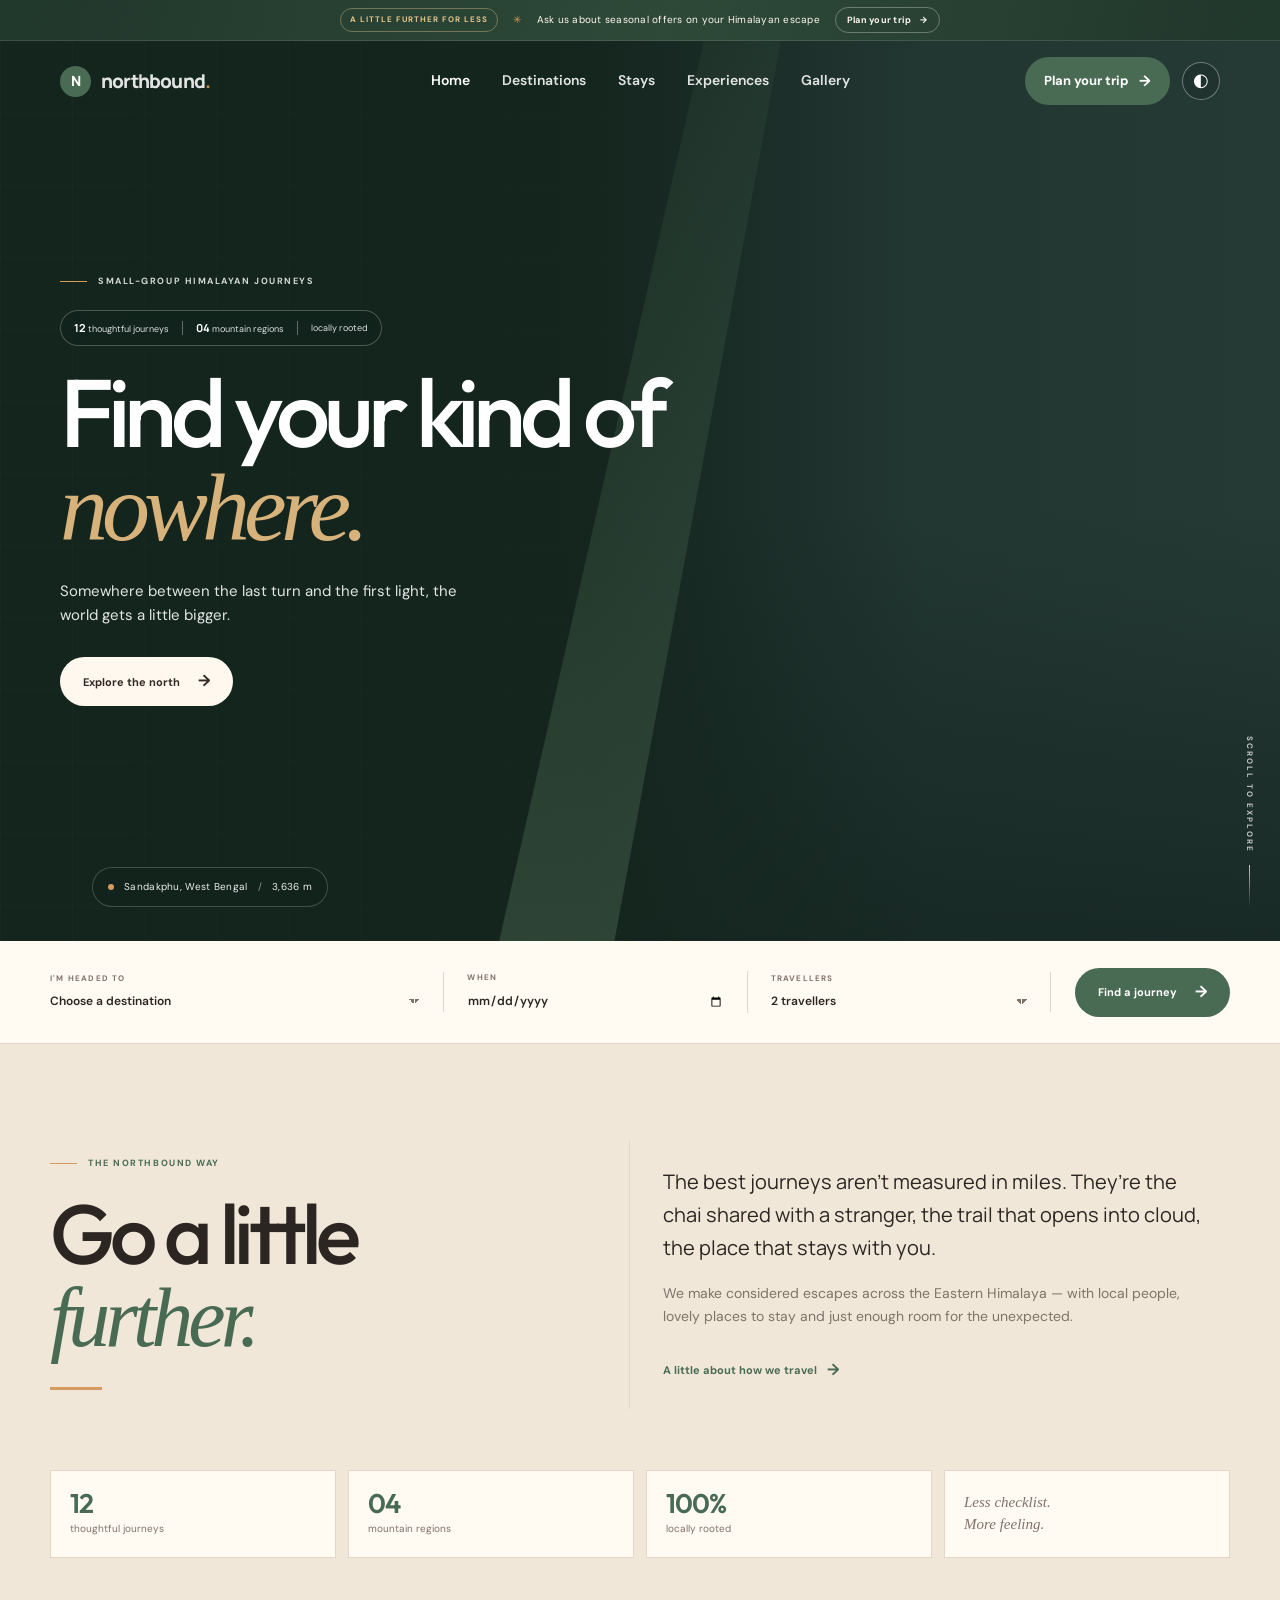
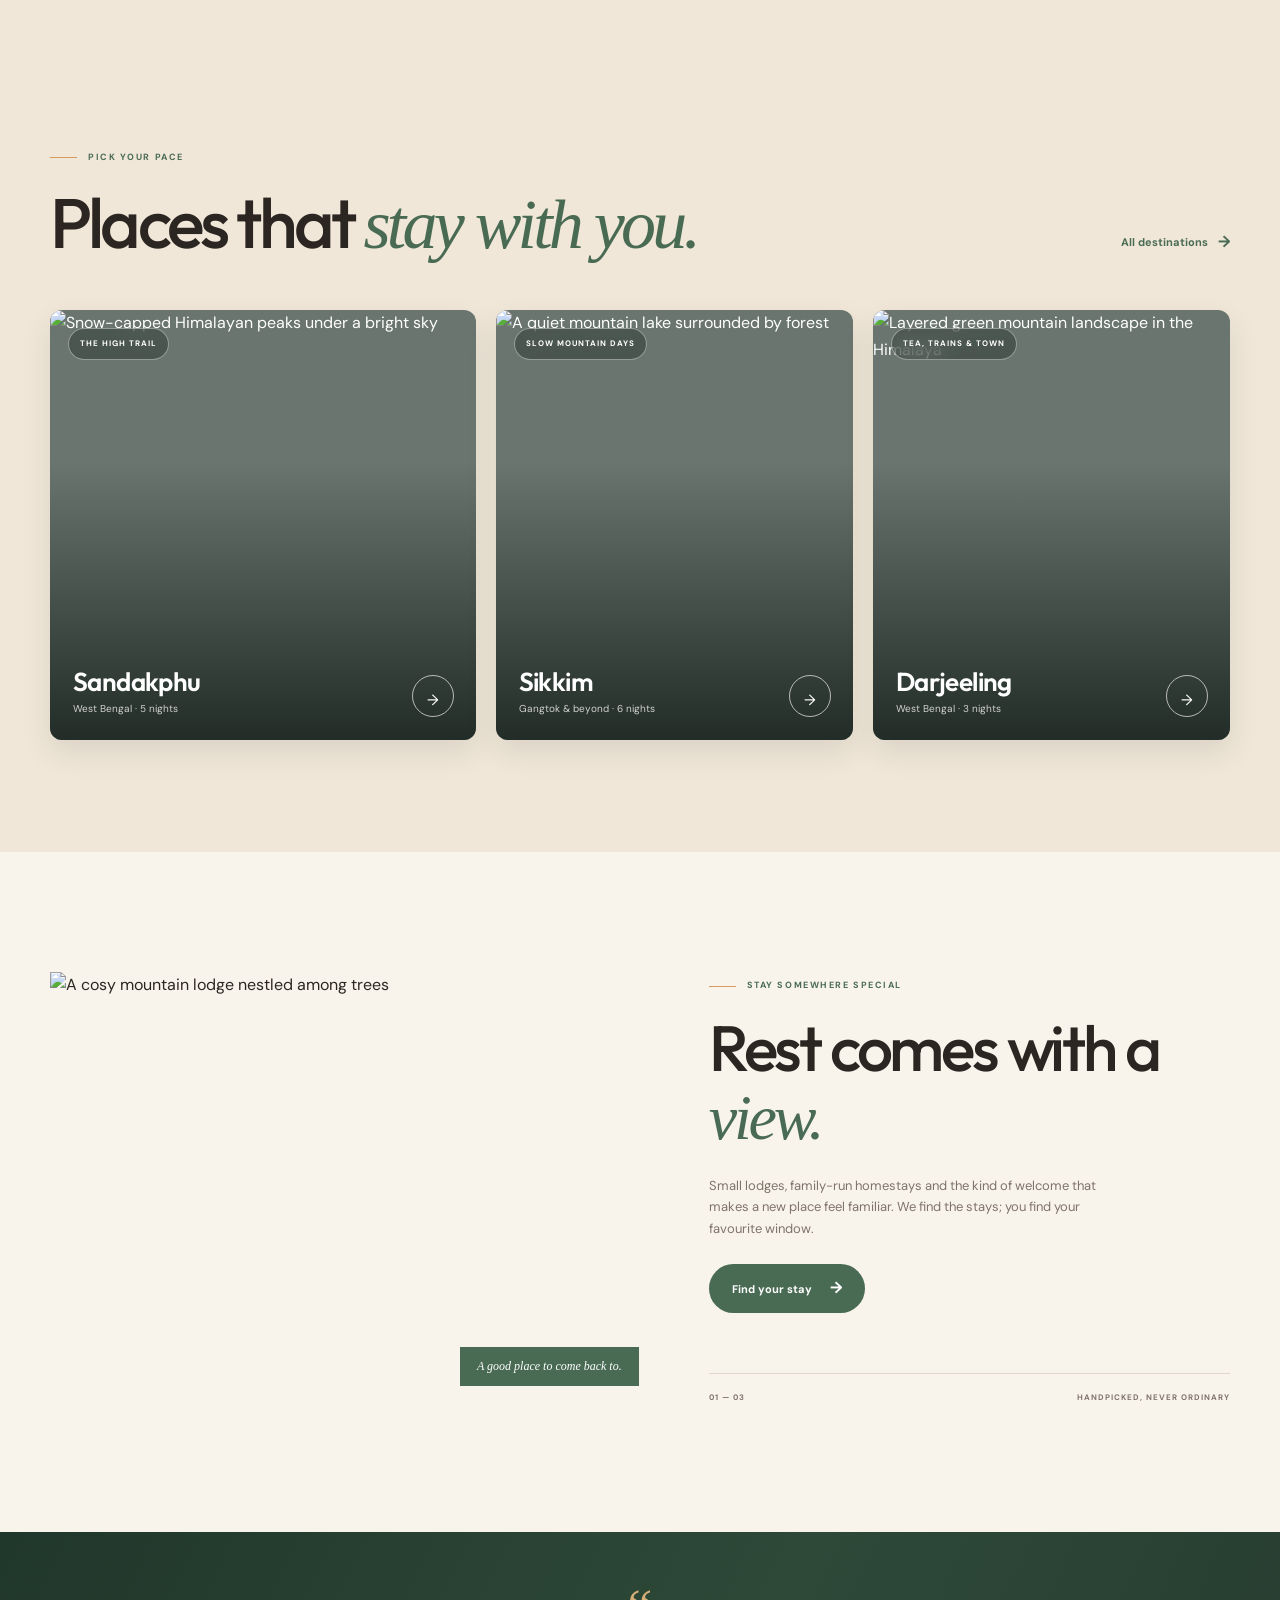
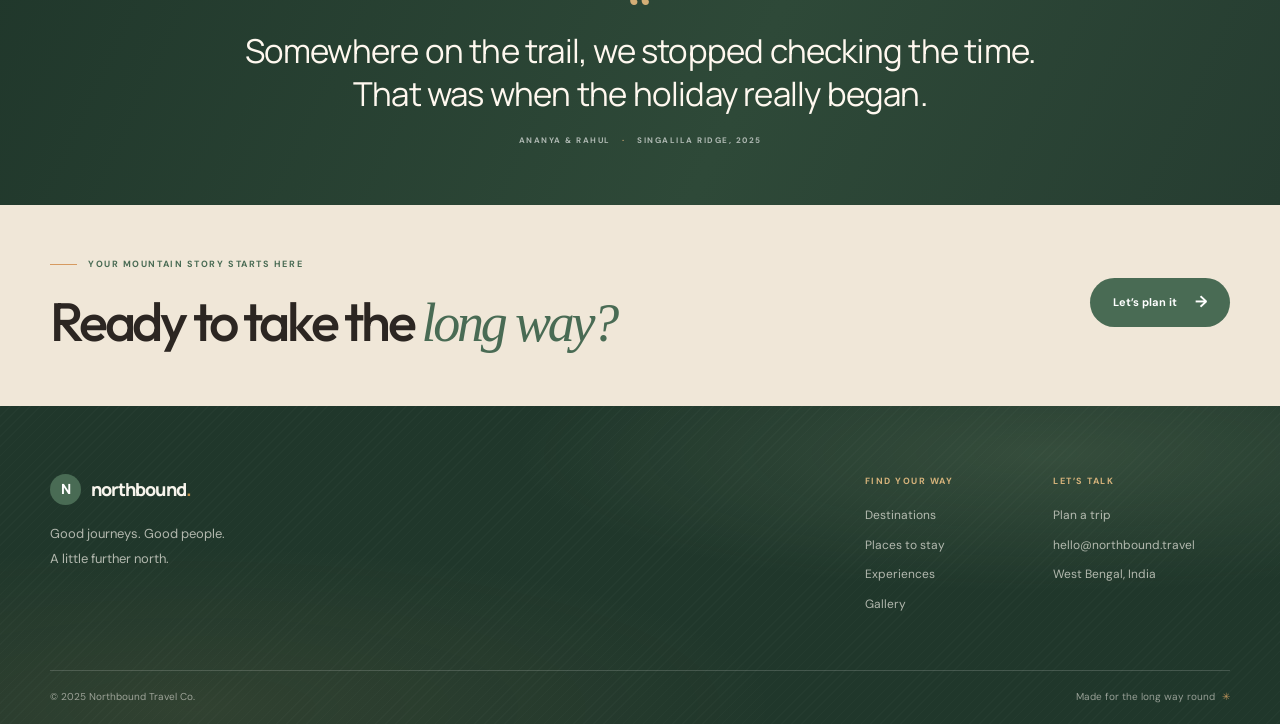
==== commit 145ddd00: "travel project" ====
--- a/index.html
+++ b/index.html
@@ -40,7 +40,7 @@
       <div class="container hero-content">
         <p class="eyebrow eyebrow-light"><span class="eyebrow-line"></span> SMALL-GROUP HIMALAYAN JOURNEYS</p>
         <div class="hero-proof" aria-label="Northbound travel facts"><span><strong>12</strong> thoughtful journeys</span><i aria-hidden="true"></i><span><strong>04</strong> mountain regions</span><i aria-hidden="true"></i><span>locally rooted</span></div>
-        <h1>Find your kind<br>of <em>nowhere.</em></h1>
+        <h1>Find your kind of <em>nowhere.</em></h1>
         <p class="hero-copy">Somewhere between the last turn and the first light, the world gets a little bigger.</p>
         <a class="button button-light" href="destinations.html">Explore the north <span aria-hidden="true">↗</span></a>
         <div class="hero-caption"><span class="caption-dot"></span> Sandakphu, West Bengal <span class="caption-divider">/</span> 3,636 m</div>
@@ -59,7 +59,7 @@
 
     <section class="section section-intro">
       <div class="container intro-grid">
-        <div><p class="eyebrow"><span class="eyebrow-line"></span> THE NORTHBOUND WAY</p><h2>Go a little<br><em>further.</em></h2></div>
+        <div><p class="eyebrow"><span class="eyebrow-line"></span> THE NORTHBOUND WAY</p><h2>Go a little <em>further.</em></h2></div>
         <div class="intro-copy"><p class="large-copy">The best journeys aren’t measured in miles. They’re the chai shared with a stranger, the trail that opens into cloud, the place that stays with you.</p><p>We make considered escapes across the Eastern Himalaya — with local people, lovely places to stay and just enough room for the unexpected.</p><a class="text-link" href="experiences.html">A little about how we travel <span aria-hidden="true">→</span></a></div>
       </div>
       <div class="container stat-row"><div><strong>12</strong><span>thoughtful journeys</span></div><div><strong>04</strong><span>mountain regions</span></div><div><strong>100%</strong><span>locally rooted</span></div><p>Less checklist.<br>More feeling.</p></div>
@@ -67,7 +67,7 @@
 
     <section class="section section-sand">
       <div class="container">
-        <div class="section-heading"><div><p class="eyebrow"><span class="eyebrow-line"></span> PICK YOUR PACE</p><h2>Places that<br><em>stay with you.</em></h2></div><a class="text-link heading-link" href="destinations.html">All destinations <span aria-hidden="true">→</span></a></div>
+        <div class="section-heading"><div><p class="eyebrow"><span class="eyebrow-line"></span> PICK YOUR PACE</p><h2>Places that <em>stay with you.</em></h2></div><a class="text-link heading-link" href="destinations.html">All destinations <span aria-hidden="true">→</span></a></div>
         <div class="destination-grid">
           <a class="destination-card destination-tall" href="destination-details.html?destination=Sandakphu">
             <img src="https://images.unsplash.com/photo-1464822759023-fed622ff2c3b?auto=format&fit=crop&w=1100&q=85" alt="Snow-capped Himalayan peaks under a bright sky" loading="lazy">
@@ -88,7 +88,7 @@
     <section class="section feature-section">
       <div class="container feature-grid">
         <div class="feature-photo"><img src="https://images.unsplash.com/photo-1445019980597-93fa8acb246c?auto=format&fit=crop&w=1200&q=85" alt="A cosy mountain lodge nestled among trees" loading="lazy"><span class="photo-note">A good place to come back to.</span></div>
-        <div class="feature-copy"><p class="eyebrow"><span class="eyebrow-line"></span> STAY SOMEWHERE SPECIAL</p><h2>Rest comes<br>with a <em>view.</em></h2><p>Small lodges, family-run homestays and the kind of welcome that makes a new place feel familiar. We find the stays; you find your favourite window.</p><a class="button button-dark" href="stays.html">Find your stay <span aria-hidden="true">↗</span></a><div class="feature-detail"><span>01 — 03</span><span>HANDPICKED, NEVER ORDINARY</span></div></div>
+        <div class="feature-copy"><p class="eyebrow"><span class="eyebrow-line"></span> STAY SOMEWHERE SPECIAL</p><h2>Rest comes with a <em>view.</em></h2><p>Small lodges, family-run homestays and the kind of welcome that makes a new place feel familiar. We find the stays; you find your favourite window.</p><a class="button button-dark" href="stays.html">Find your stay <span aria-hidden="true">↗</span></a><div class="feature-detail"><span>01 — 03</span><span>HANDPICKED, NEVER ORDINARY</span></div></div>
       </div>
     </section>
 
@@ -96,7 +96,7 @@
       <div class="container quote-inner"><span class="quote-mark">“</span><blockquote>Somewhere on the trail, we stopped checking the time. That was when the holiday really began.</blockquote><p>ANANYA &amp; RAHUL <span>·</span> SINGALILA RIDGE, 2025</p></div>
     </section>
 
-    <section class="closing-cta"><div class="container closing-inner"><div><p class="eyebrow"><span class="eyebrow-line"></span> YOUR MOUNTAIN STORY STARTS HERE</p><h2>Ready to take<br>the <em>long way?</em></h2></div><a class="button button-dark" href="booking.html">Let’s plan it <span aria-hidden="true">↗</span></a></div></section>
+    <section class="closing-cta"><div class="container closing-inner"><div><p class="eyebrow"><span class="eyebrow-line"></span> YOUR MOUNTAIN STORY STARTS HERE</p><h2>Ready to take the <em>long way?</em></h2></div><a class="button button-dark" href="booking.html">Let’s plan it <span aria-hidden="true">↗</span></a></div></section>
   </main>
 
   <footer class="site-footer"><div class="container footer-main"><div><a class="brand footer-brand" href="index.html"><span class="brand-mark">N</span><span>northbound<span class="brand-period">.</span></span></a><p>Good journeys. Good people.<br>A little further north.</p></div><div class="footer-links"><div><strong>FIND YOUR WAY</strong><a href="destinations.html">Destinations</a><a href="stays.html">Places to stay</a><a href="experiences.html">Experiences</a><a href="gallery.html">Gallery</a></div><div><strong>LET’S TALK</strong><a href="booking.html">Plan a trip</a><a href="mailto:hello@northbound.travel">hello@northbound.travel</a><span>West Bengal, India</span></div></div></div><div class="container footer-bottom"><span>© 2025 Northbound Travel Co.</span><span>Made for the long way round <span class="footer-sun">✳</span></span></div></footer>
--- a/css/travel.css
+++ b/css/travel.css
@@ -54,6 +54,8 @@
 
 .site-header { position: relative; z-index: 20; height: 82px; background: var(--paper); border-bottom: 1px solid var(--line); box-shadow: 0 5px 18px rgba(37,48,39,.035); }
 .home-page .site-header { position: absolute; top: 40px; right: 0; left: 0; height: 82px; background: transparent; border: 0; box-shadow: none; }
+.home-page .nav-wrap, .home-page .hero-content { width: min(1600px,calc(100% - 120px)); max-width: none; margin-inline: auto; }
+.home-page .hero-content { display: flex; min-height: 100svh; flex-direction: column; align-items: flex-start; justify-content: center; padding-top: 96px; padding-bottom: 96px; }
 .home-page .site-header .brand, .home-page .primary-nav > a:not(.nav-book) { color: rgba(255,255,255,.88); }
 .home-page .primary-nav > a:hover, .home-page .primary-nav > a.active { color: #fff; }
 .home-page .theme-toggle { color: #fff; border-color: rgba(255,255,255,.36); background: rgba(16,31,26,.2); }
@@ -96,6 +98,7 @@
 h1, h2, h3, p, blockquote { margin-top: 0; }
 h1, h2, h3 { font-family: "Outfit", sans-serif; }
 .hero h1, .page-hero h1 { margin: 0; font-size: clamp(62px, 7.5vw, 102px); font-weight: 500; letter-spacing: -6px; line-height: .96; }
+.hero h1 { max-width: 760px; }
 h1 em, h2 em { color: #d8b27b; font-family: Georgia, serif; font-weight: 400; }
 .hero-copy { max-width: 430px; margin: 25px 0 29px; color: rgba(255,255,255,.88); font-size: 15px; }
 .hero-points { display: flex; flex-wrap: wrap; gap: 8px; margin-top: 28px; }
@@ -110,11 +113,13 @@
 .button-dark { color: #fff; background: var(--forest); }
 .button-dark:hover { color: #fff; background: var(--forest-deep); }
 .hero-caption { position: absolute; right: auto; bottom: 34px; left: max(32px, calc((100% - var(--container)) / 2)); display: flex; align-items: center; gap: 10px; padding: 11px 15px; color: rgba(255,255,255,.92); border: 1px solid rgba(255,255,255,.2); border-radius: 999px; background: rgba(17,32,27,.32); backdrop-filter: blur(10px); font-size: 10px; letter-spacing: .3px; }
+.home-page .hero-caption { left: max(32px,calc((100% - 1600px)/2)); }
 .caption-dot { width: 6px; height: 6px; border-radius: 50%; background: var(--sun); }
 .caption-divider { color: rgba(255,255,255,.5); }
 .hero-index { position: absolute; right: max(32px, calc((100% - var(--container)) / 2)); top: 39px; padding: 9px 13px; border: 1px solid rgba(255,255,255,.25); border-radius: 999px; background: rgba(17,32,27,.24); backdrop-filter: blur(8px); font: 600 10px "Manrope", sans-serif; letter-spacing: 1px; }
 .hero-index span { margin: 0 5px; opacity: .5; }
 .hero-scroll { position: absolute; z-index: 2; right: max(24px,calc((100% - var(--container))/2)); bottom: 34px; display: flex; flex-direction: column; align-items: center; gap: 12px; color: rgba(255,255,255,.72); }
+.home-page .hero-scroll { right: max(24px,calc((100% - 1600px)/2)); }
 .hero-scroll span { writing-mode: vertical-rl; font-size: 8px; font-weight: 700; letter-spacing: 2px; }
 .hero-scroll i { display: block; width: 1px; height: 42px; background: linear-gradient(rgba(255,255,255,.75),transparent); }
 
@@ -205,12 +210,18 @@
 .footer-bottom { position: relative; z-index: 1; display: flex; justify-content: space-between; padding-top: 18px; padding-bottom: 19px; border-top: 1px solid rgba(255,255,255,.16); color: rgba(247,244,236,.55); font-size: 10px; }
 .footer-sun { margin-left: 4px; color: #be935a; }
 
-.page-hero { position: relative; min-height: 470px; overflow: hidden; color: #fff; background: #293c35; }
-.gallery-hero { padding: 85px 0 82px; background: var(--sand); }
-.gallery-hero-content { max-width: var(--container); }
-.gallery-hero h1 { margin: 0; color: var(--ink); font-size: clamp(58px,7vw,88px); font-weight: 500; letter-spacing: -4.8px; line-height: .98; }
-.gallery-hero h1 em { color: var(--forest); }
-.gallery-hero-content > p:last-child { max-width: 480px; margin: 21px 0 0; color: var(--muted); font-size: 14px; }
+.page-hero { position: relative; min-height: 470px; overflow: hidden; color: var(--ink); background: radial-gradient(circle at 77% 22%, rgba(174,195,245,.22), transparent 30%), linear-gradient(112deg, #f8f7f2 0%, #f1f3fa 56%, #e9eefb 100%); }
+:root[data-theme="dark"] .page-hero { background: radial-gradient(circle at 77% 22%, rgba(108,137,192,.17), transparent 30%), linear-gradient(112deg, #211d1a 0%, #25272b 56%, #29333a 100%); }
+.page-hero-collage { position: absolute; z-index: 1; top: 7%; right: max(32px,calc((100% - var(--container))/2)); width: min(42%,560px); height: 86%; }
+.page-hero-collage::before { position: absolute; z-index: -1; bottom: 8%; left: 0; width: 100px; height: 100px; background-image: radial-gradient(#9bb5ec 1.5px,transparent 1.5px); background-size: 14px 14px; content: ""; }
+.page-hero-collage img { position: absolute; border: 7px solid #fff; border-radius: 4px; box-shadow: 0 18px 45px rgba(45,58,91,.18); object-fit: cover; }
+.page-hero-collage .collage-main { top: 1%; right: 10%; width: 67%; height: 76%; transform: rotate(2.5deg); }
+.page-hero-collage .collage-card { z-index: 2; width: 44%; height: 43%; }
+.page-hero-collage .collage-left { bottom: 2%; left: 2%; transform: rotate(-6deg); }
+.page-hero-collage .collage-right { right: 1%; bottom: 0; transform: rotate(5deg); }
+.page-hero-collage::after { position: absolute; top: 8%; left: 7%; width: 22px; height: 22px; border-radius: 50%; background: #aec5fa; box-shadow: 0 5px 18px rgba(84,119,188,.25); content: ""; }
+.page-hero-content { position: relative; z-index: 3; padding-top: 84px; padding-right: 48%; padding-bottom: 85px; }
+.page-hero-content .eyebrow { color: var(--forest); }
 .gallery-section { background: var(--paper); }
 .gallery-heading { margin-bottom: 42px; }
 .gallery-grid { display: grid; grid-template-columns: repeat(3,minmax(0,1fr)); gap: 18px; align-items: start; }
@@ -270,13 +281,13 @@
 .enquiry-promise { display: flex; flex-direction: column; gap: 9px; color: var(--forest); font-size: 11px; font-weight: 600; }
 .detail-enquiry-form { padding: 30px; border: 1px solid var(--line); border-radius: 12px; background: var(--surface); box-shadow: 0 16px 40px rgba(32,43,35,.06); }
 .detail-enquiry-form .form-step h3 { margin: 0; font-size: 19px; font-weight: 600; letter-spacing: -.5px; }
-.page-hero-image { position: absolute; inset: 0; background-position: center; background-size: cover; }
+.page-hero-image { display: none; }
 .destination-hero .page-hero-image { background-image: linear-gradient(90deg,rgba(16,31,26,.72),rgba(16,31,26,.08)),url("https://images.unsplash.com/photo-1470770841072-f978cf4d019e?auto=format&fit=crop&w=2000&q=85"); }
 .stays-hero .page-hero-image { background-image: linear-gradient(90deg,rgba(16,31,26,.72),rgba(16,31,26,.08)),url("https://images.unsplash.com/photo-1445019980597-93fa8acb246c?auto=format&fit=crop&w=2000&q=85"); }
 .experiences-hero .page-hero-image { background-image: linear-gradient(90deg,rgba(16,31,26,.72),rgba(16,31,26,.08)),url("https://images.unsplash.com/photo-1500530855697-b586d89ba3ee?auto=format&fit=crop&w=2000&q=85"); }
-.page-hero-content { position: relative; padding-top: 84px; padding-bottom: 85px; }
-.page-hero h1 { font-size: clamp(54px, 7vw, 82px); }
-.page-hero-content > p:last-child { max-width: 360px; margin: 21px 0 0; color: rgba(255,255,255,.83); font-size: 13px; }
+.page-hero h1 { color: var(--ink); font-size: clamp(50px, 5.5vw, 70px); letter-spacing: -4px; }
+.page-hero h1 em { color: var(--forest); }
+.page-hero-content > p:last-child { max-width: 440px; margin: 21px 0 0; color: var(--muted); font-size: 13px; }
 .listing-grid { display: grid; grid-template-columns: repeat(2, 1fr); gap: 45px 23px; }
 .listing-card { background: var(--surface); }
 .listing-image { position: relative; display: block; height: 280px; overflow: hidden; background: #68766d; }
@@ -360,9 +371,20 @@
 
 @media (max-width: 900px) {
   .container { width: min(var(--container), calc(100% - 44px)); }
-  .primary-nav { gap: 21px; }
-  .primary-nav > a { font-size: 13px; }
-  .theme-toggle { margin-left: 12px; }
+  .section-heading { align-items: flex-start; flex-direction: column; gap: 14px; }
+  .section-heading > div { width: 100%; }
+  .heading-aside { max-width: 620px; margin: 0; }
+  .heading-link { align-self: flex-start; margin: 0; }
+  .section-sand:has(.destination-grid) .section-heading { margin-bottom: 29px; }
+  .home-page .nav-wrap { width: calc(100% - 44px); }
+  .home-page .hero-content { width: calc(100% - 88px); }
+  .page-hero-content { padding-right: 46%; }
+  .page-hero-collage { right: 22px; width: 42%; }
+  .primary-nav { gap: 14px; }
+  .primary-nav > a { font-size: 12px; }
+  .header-actions { gap: 8px; }
+  .header-book { padding-inline: 14px; font-size: 12px; }
+  .theme-toggle { margin-left: 6px; }
   .hero { min-height: 100vh; min-height: 100svh; }
   .intro-grid, .feature-grid, .stay-intro, .values-grid { gap: 38px; }
   .section-intro h2 { font-size: 66px; }
@@ -380,11 +402,12 @@
 
 @media (max-width: 680px) {
   .container { width: calc(100% - 40px); }
+  .home-page .nav-wrap, .home-page .hero-content { width: calc(100% - 40px); }
   .announcement-group { flex-wrap: wrap; gap: 4px 8px; min-height: 42px; padding: 6px 12px; font-size: 8px; line-height: 1.3; }
   .announcement-group > span:first-child { padding: 3px 7px; font-size: 7px; }
   .announcement-group a { padding: 3px 9px; font-size: 8px; }
   .site-header { height: 70px; }
-  .home-page .site-header { top: 40px; height: 70px; }
+  .home-page .site-header { top: 44px; height: 70px; }
   .nav-wrap { display: flex; justify-content: space-between; }
   .brand { font-size: 16px; }
   .menu-toggle { display: flex; flex-direction: column; justify-content: center; gap: 5px; width: 38px; height: 38px; padding: 8px; border: 1px solid var(--line); border-radius: 50%; background: transparent; cursor: pointer; }
@@ -400,11 +423,12 @@
   .home-page .primary-nav.is-open > a.active { color: var(--ink); }
   .primary-nav > a { padding: 13px 4px; border-bottom: 1px solid var(--line); font-size: 14px; }
   .primary-nav > .mobile-book { display: inline-flex; align-self: flex-start; margin: 14px 0 0; padding: 12px 18px; border: 0; }
-  .hero { min-height: 575px; }
+  .hero { min-height: 100vh; min-height: 100svh; }
   .hero-image { background-position: 58% center; }
   .hero-shade { background: linear-gradient(90deg,rgba(17,34,31,.76),rgba(19,34,31,.3)),linear-gradient(0deg,rgba(16,29,26,.52),transparent 55%); }
   .hero-content { padding-top: 111px; padding-bottom: 108px; }
-  .hero h1 { font-size: clamp(56px, 14vw, 76px); letter-spacing: -3.8px; }
+  .home-page .hero-content { min-height: 100svh; padding-top: 80px; padding-bottom: 100px; }
+  .hero h1 { font-size: clamp(48px, 12vw, 76px); letter-spacing: -3.4px; }
   .hero-copy { max-width: 320px; font-size: 13px; }
   .hero-points { gap: 6px; margin-top: 20px; }
   .hero-points span { padding: 6px 9px; font-size: 8px; }
@@ -422,8 +446,8 @@
   .section { padding: 72px 0; }
   .section-intro { padding: 66px 0 61px; }
   .intro-grid, .feature-grid, .stay-intro, .values-grid, .food-grid { grid-template-columns: 1fr; gap: 27px; }
-  .section h2, .feature-copy h2, .closing-cta h2, .banner-cta h2, .food-copy h2 { font-size: 47px; letter-spacing: -2.6px; }
-  .section-intro h2 { font-size: 59px; letter-spacing: -3.8px; }
+  .section h2, .feature-copy h2, .closing-cta h2, .banner-cta h2, .food-copy h2 { font-size: clamp(36px,10.5vw,47px); letter-spacing: clamp(-2.6px,-.7vw,-1.8px); }
+  .section-intro h2 { font-size: clamp(46px,13vw,59px); letter-spacing: -3px; }
   .intro-grid > div:first-child::after { margin-top: 18px; }
   .intro-copy { padding: 0 0 0 17px; }
   .intro-copy p { font-size: 12px; }
@@ -432,12 +456,13 @@
   .stat-row { gap: 9px; }
   .stat-row > div, .stat-row > p { min-height: 78px; padding: 12px; }
   .stat-row strong { font-size: 23px; }
-  .section-heading { align-items: start; gap: 12px; }
+  .section-heading { align-items: flex-start; flex-direction: column; gap: 14px; }
+  .section-heading > div { width: 100%; }
   .section-sand:has(.destination-grid) { padding-block: 74px; }
   .section-sand:has(.destination-grid) .section-heading { margin-bottom: 29px; }
-  .section-sand:has(.destination-grid) .section-heading h2 { font-size: 45px; letter-spacing: -2.8px; }
-  .heading-link { align-self: end; margin-bottom: 4px; white-space: nowrap; font-size: 9px; }
-  .heading-aside { margin-top: 0; font-size: 10px; }
+  .section-sand:has(.destination-grid) .section-heading h2 { font-size: clamp(36px,10vw,45px); letter-spacing: -2.4px; }
+  .heading-link { align-self: flex-start; margin: 0; white-space: nowrap; font-size: 10px; }
+  .heading-aside { max-width: 100%; margin: 0; font-size: 11px; }
   .destination-grid { grid-template-columns: 1fr 1fr; gap: 11px; }
   .destination-card, .destination-tall { height: 280px; border-radius: 10px; }
   .destination-card:first-child { grid-column: 1 / -1; }
@@ -458,12 +483,11 @@
   .closing-inner, .banner-cta-inner { align-items: flex-start; flex-direction: column; gap: 27px; }
   .site-footer { padding-top: 40px; }
   .footer-main { flex-direction: column; gap: 35px; padding-bottom: 32px; }
-  .footer-links { justify-content: space-between; gap: 24px; }
-  .footer-bottom { gap: 12px; font-size: 10px; }
+  .footer-links { justify-content: space-between; gap: 16px; }
+  .footer-links > div { min-width: 0; }
+  .footer-links a, .footer-links span { overflow-wrap: anywhere; }
+  .footer-bottom { flex-wrap: wrap; gap: 10px 12px; font-size: 10px; }
   .page-hero { min-height: 410px; }
-  .gallery-hero { padding: 69px 0 64px; }
-  .gallery-hero h1 { font-size: 61px; letter-spacing: -3.7px; }
-  .gallery-hero-content > p:last-child { max-width: 350px; font-size: 12px; }
   .gallery-grid { grid-template-columns: repeat(2,minmax(0,1fr)); gap: 11px; }
   .gallery-item, .gallery-item.gallery-tall, .gallery-item.gallery-wide { height: 250px; border-radius: 8px; }
   .gallery-item.gallery-wide { grid-column: 1 / -1; }
@@ -473,7 +497,7 @@
   .destination-detail-hero { min-height: 570px; }
   .destination-detail-hero-content { padding-top: 25px; padding-bottom: 78px; }
   .detail-back { margin-bottom: 75px; font-size: 11px; }
-  .destination-detail-hero h1 { font-size: clamp(49px,12vw,67px); letter-spacing: -3px; }
+  .destination-detail-hero h1 { font-size: clamp(40px,11vw,67px); letter-spacing: -2.4px; }
   .destination-detail-hero-content > p:not(.eyebrow) { max-width: 320px; font-size: 13px; }
   .detail-location { right: 20px; bottom: 20px; font-size: 8px; }
   .detail-facts { grid-template-columns: 1fr 1fr; }
@@ -483,25 +507,30 @@
   .detail-facts > div:nth-child(3), .detail-facts > div:nth-child(4) { border-bottom: 0; }
   .detail-facts strong { font-size: 16px; }
   .detail-overview-grid { grid-template-columns: 1fr; gap: 25px; }
-  .detail-overview h2, .detail-highlights h2 { font-size: 48px; letter-spacing: -2.8px; }
+  .detail-overview h2, .detail-highlights h2 { font-size: clamp(37px,11vw,48px); letter-spacing: -2.5px; }
   .detail-overview-grid > div:last-child .detail-lede { font-size: 18px; }
   .detail-photo-story { padding: 4px 0 72px; }
   .detail-photo-grid { grid-template-columns: 1fr; gap: 27px; }
   .detail-photo-grid > img { height: 290px; border-radius: 9px; }
-  .detail-photo-grid h2 { font-size: 47px; letter-spacing: -2.7px; }
+  .detail-photo-grid h2 { font-size: clamp(37px,11vw,47px); letter-spacing: -2.4px; }
   .detail-enquiry { padding: 70px 0; }
   .detail-enquiry-layout { grid-template-columns: 1fr; gap: 30px; }
   .detail-enquiry-intro { position: static; }
-  .detail-enquiry-intro h2 { font-size: 47px; letter-spacing: -2.7px; }
+  .detail-enquiry-intro h2 { font-size: clamp(38px,11vw,47px); letter-spacing: -2.5px; }
   .detail-enquiry-form { padding: 20px 16px; }
   .detail-enquiry-form .form-grid { grid-template-columns: 1fr; }
   .detail-enquiry-form .form-full { grid-column: auto; }
   .detail-highlight-grid { grid-template-columns: 1fr; gap: 11px; }
   .detail-highlight-grid article { min-height: 0; padding: 20px; }
   .detail-highlight-grid h3 { margin: 15px 0 7px; font-size: 18px; }
-  .page-hero-content { padding-top: 83px; padding-bottom: 63px; }
-  .page-hero h1 { font-size: 58px; letter-spacing: -3.8px; }
-  .page-hero-content > p:last-child { max-width: 300px; font-size: 12px; }
+  .page-hero { min-height: 620px; }
+  .page-hero-content { padding: 62px 0 315px; }
+  .page-hero h1 { font-size: clamp(44px,12vw,56px); letter-spacing: -3.2px; }
+  .page-hero-content > p:last-child { max-width: 340px; font-size: 12px; }
+  .page-hero-collage { top: auto; right: 20px; bottom: 22px; left: 20px; width: auto; height: 260px; }
+  .page-hero-collage .collage-main { right: 8%; width: 67%; height: 75%; }
+  .page-hero-collage .collage-card { width: 43%; height: 43%; border-width: 5px; }
+  .page-hero-collage::before { width: 65px; height: 65px; }
   .listing-grid { grid-template-columns: 1fr; gap: 22px; }
   .listing-image { height: 245px; }
   .listing-details { padding: 17px 16px 20px; }
@@ -525,11 +554,11 @@
   .experience-overlay h3 { font-size: 21px; }
   .values-grid { gap: 32px; }
   .booking-intro { padding: 57px 0 40px; }
-  .booking-intro h1 { font-size: 52px; letter-spacing: -3px; }
+  .booking-intro h1 { font-size: clamp(42px,13vw,52px); letter-spacing: -2.8px; }
   .booking-trust { flex-wrap: wrap; gap: 8px 16px; font-size: 8px; }
   .booking-section { padding: 43px 0 70px; }
   .booking-layout { grid-template-columns: 1fr; gap: 48px; }
-  .form-grid { gap: 14px 11px; }
+  .form-grid { grid-template-columns: 1fr; gap: 14px 11px; }
   .form-field { font-size: 9px; }
   .form-field input, .form-field select, .form-field textarea { padding: 9px; font-size: 10px; }
   .aside-photo { height: 210px; }
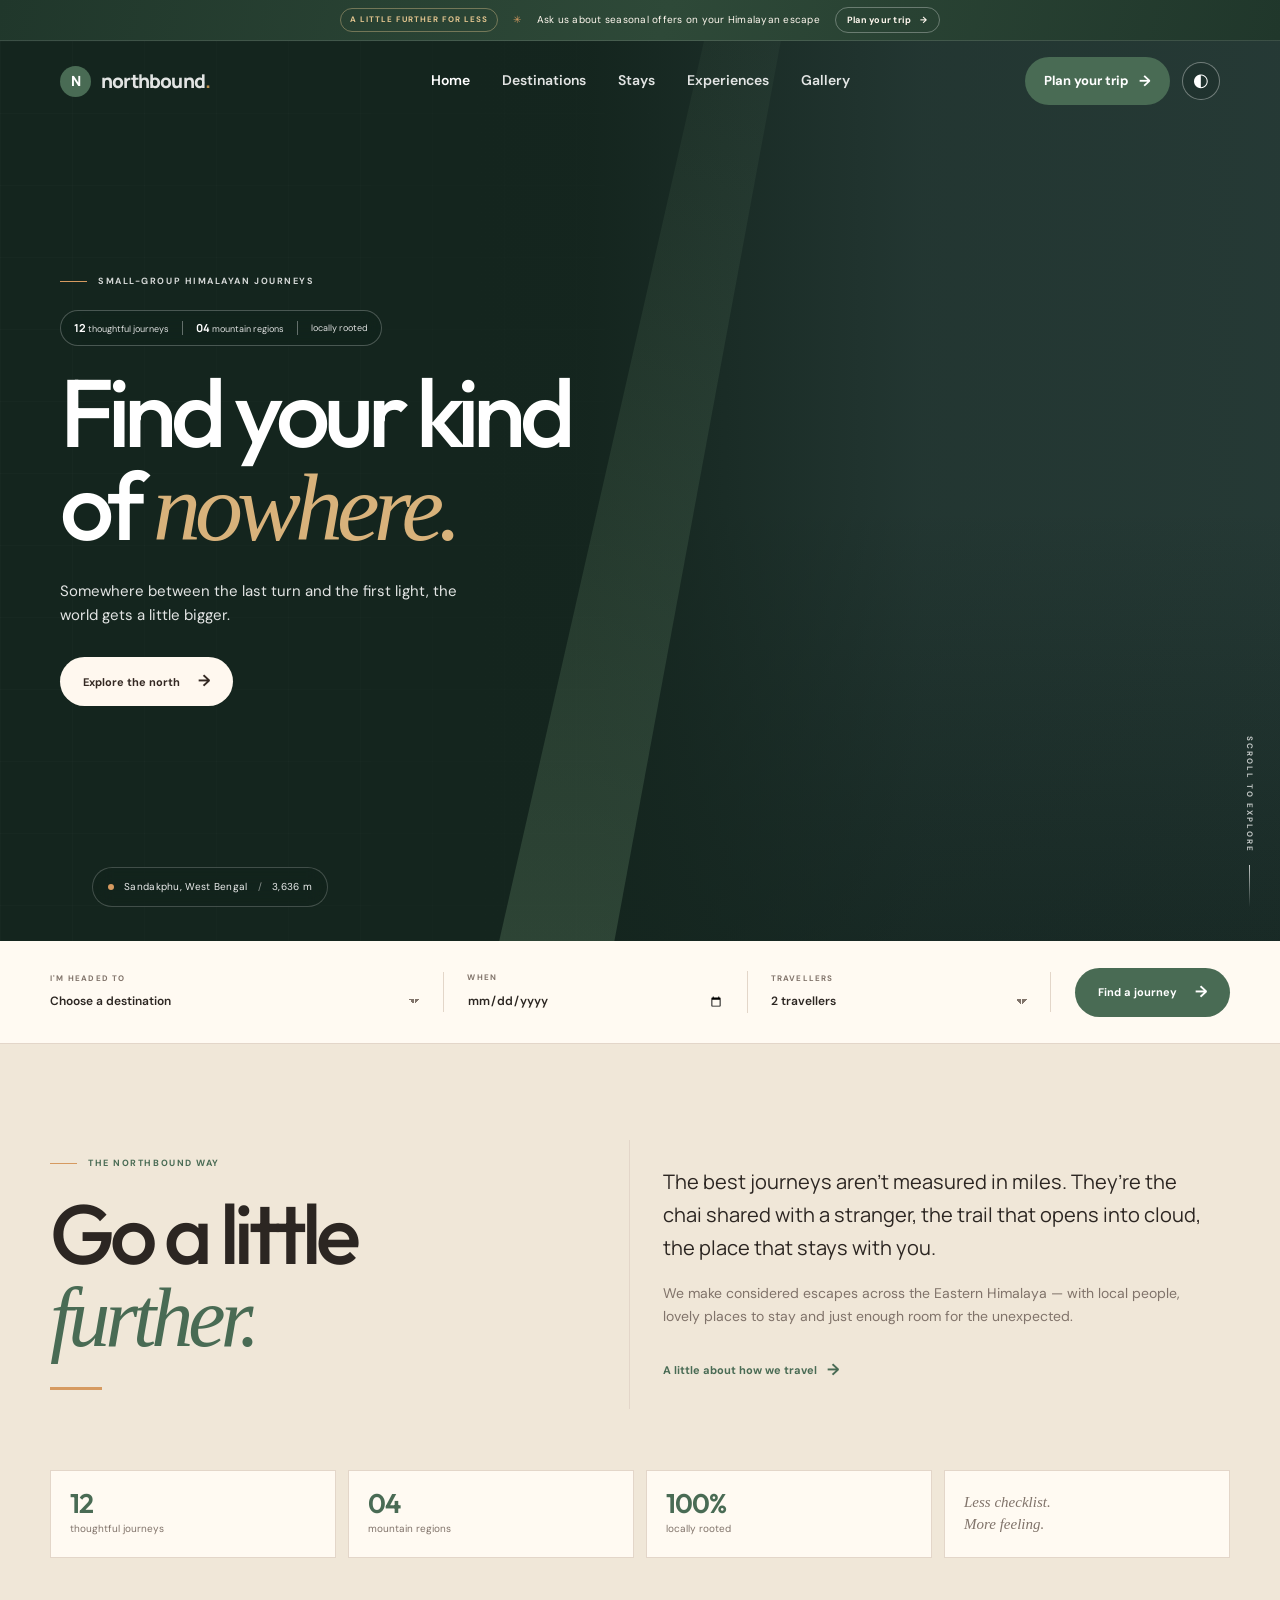
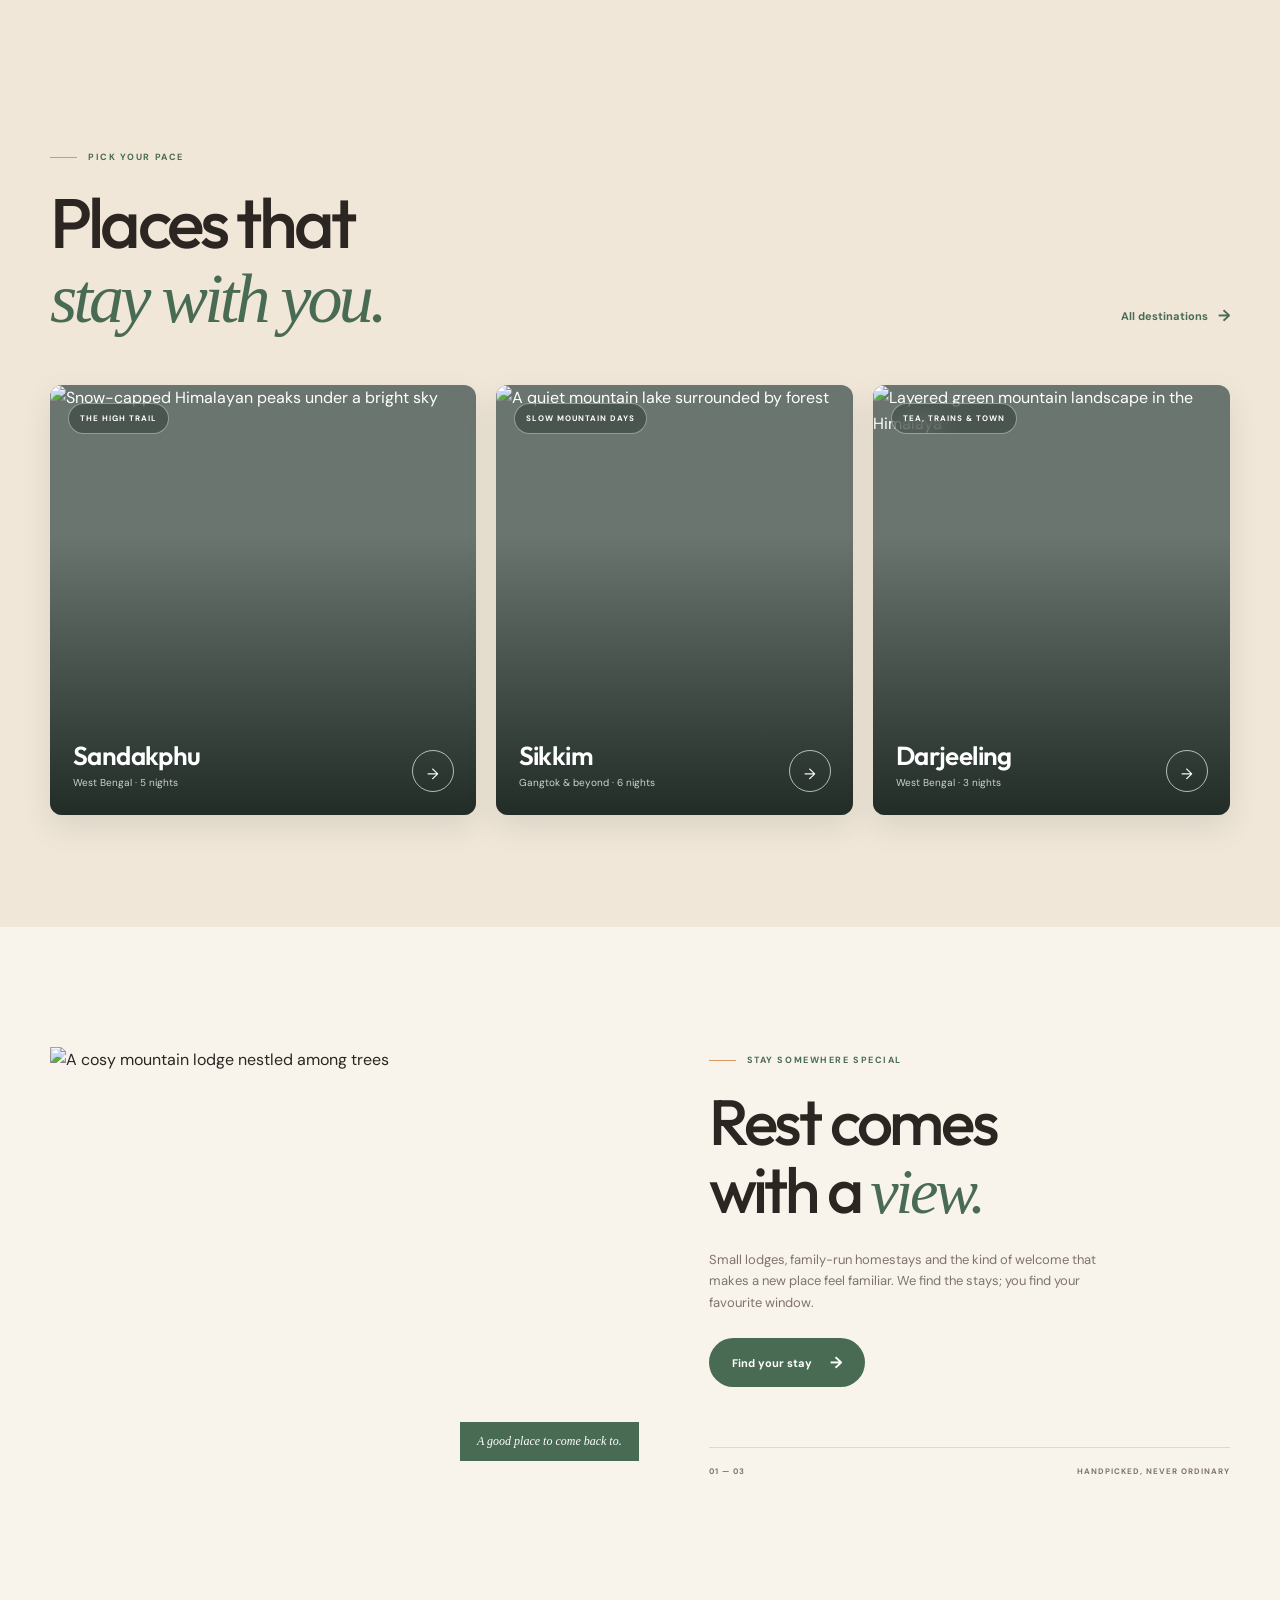
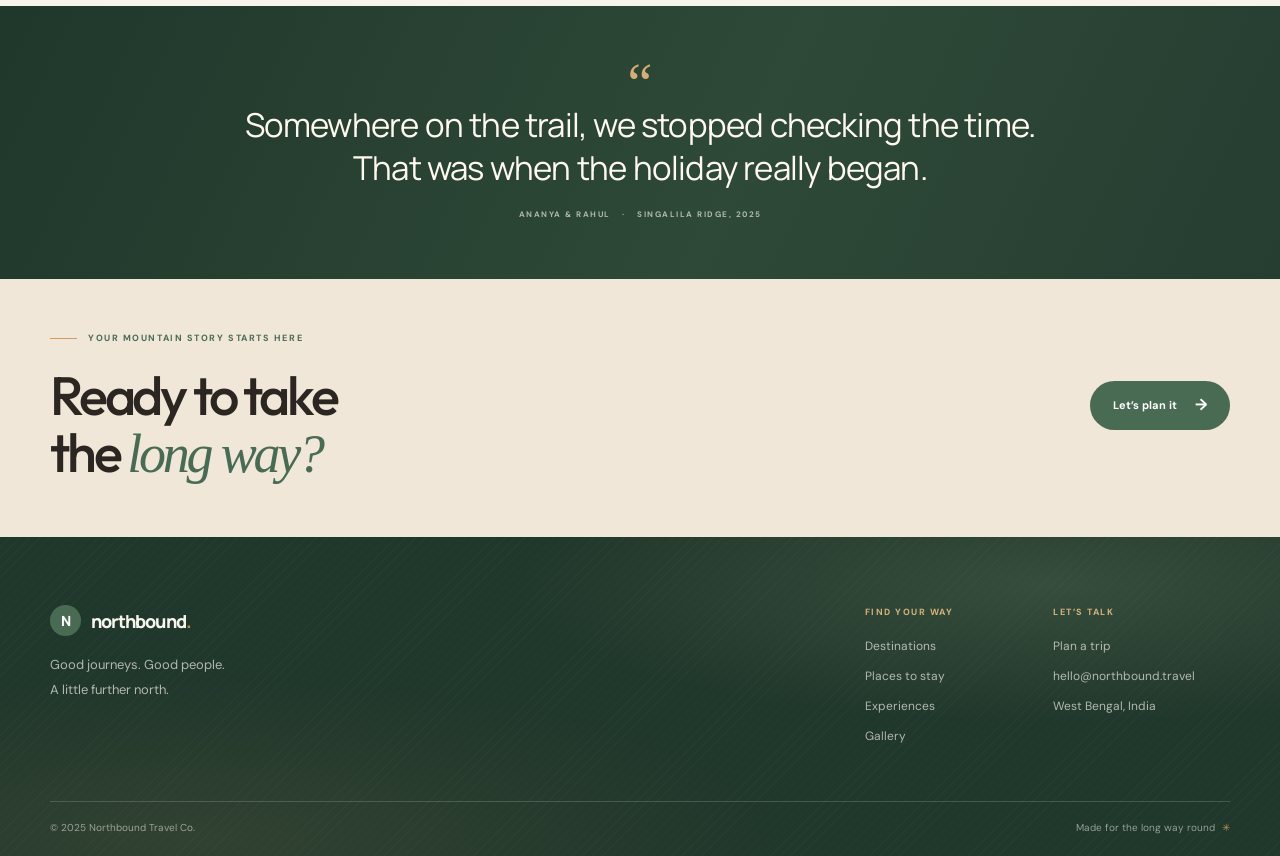
==== commit 80855c8d: "travel project" ====
--- a/index.html
+++ b/index.html
@@ -40,7 +40,7 @@
       <div class="container hero-content">
         <p class="eyebrow eyebrow-light"><span class="eyebrow-line"></span> SMALL-GROUP HIMALAYAN JOURNEYS</p>
         <div class="hero-proof" aria-label="Northbound travel facts"><span><strong>12</strong> thoughtful journeys</span><i aria-hidden="true"></i><span><strong>04</strong> mountain regions</span><i aria-hidden="true"></i><span>locally rooted</span></div>
-        <h1>Find your kind of <em>nowhere.</em></h1>
+        <h1>Find your kind<br class="desktop-break">of <em>nowhere.</em></h1>
         <p class="hero-copy">Somewhere between the last turn and the first light, the world gets a little bigger.</p>
         <a class="button button-light" href="destinations.html">Explore the north <span aria-hidden="true">↗</span></a>
         <div class="hero-caption"><span class="caption-dot"></span> Sandakphu, West Bengal <span class="caption-divider">/</span> 3,636 m</div>
@@ -59,7 +59,7 @@
 
     <section class="section section-intro">
       <div class="container intro-grid">
-        <div><p class="eyebrow"><span class="eyebrow-line"></span> THE NORTHBOUND WAY</p><h2>Go a little <em>further.</em></h2></div>
+        <div><p class="eyebrow"><span class="eyebrow-line"></span> THE NORTHBOUND WAY</p><h2>Go a little<br class="desktop-break"><em>further.</em></h2></div>
         <div class="intro-copy"><p class="large-copy">The best journeys aren’t measured in miles. They’re the chai shared with a stranger, the trail that opens into cloud, the place that stays with you.</p><p>We make considered escapes across the Eastern Himalaya — with local people, lovely places to stay and just enough room for the unexpected.</p><a class="text-link" href="experiences.html">A little about how we travel <span aria-hidden="true">→</span></a></div>
       </div>
       <div class="container stat-row"><div><strong>12</strong><span>thoughtful journeys</span></div><div><strong>04</strong><span>mountain regions</span></div><div><strong>100%</strong><span>locally rooted</span></div><p>Less checklist.<br>More feeling.</p></div>
@@ -67,7 +67,7 @@
 
     <section class="section section-sand">
       <div class="container">
-        <div class="section-heading"><div><p class="eyebrow"><span class="eyebrow-line"></span> PICK YOUR PACE</p><h2>Places that <em>stay with you.</em></h2></div><a class="text-link heading-link" href="destinations.html">All destinations <span aria-hidden="true">→</span></a></div>
+        <div class="section-heading"><div><p class="eyebrow"><span class="eyebrow-line"></span> PICK YOUR PACE</p><h2>Places that<br class="desktop-break"><em>stay with you.</em></h2></div><a class="text-link heading-link" href="destinations.html">All destinations <span aria-hidden="true">→</span></a></div>
         <div class="destination-grid">
           <a class="destination-card destination-tall" href="destination-details.html?destination=Sandakphu">
             <img src="https://images.unsplash.com/photo-1464822759023-fed622ff2c3b?auto=format&fit=crop&w=1100&q=85" alt="Snow-capped Himalayan peaks under a bright sky" loading="lazy">
@@ -88,7 +88,7 @@
     <section class="section feature-section">
       <div class="container feature-grid">
         <div class="feature-photo"><img src="https://images.unsplash.com/photo-1445019980597-93fa8acb246c?auto=format&fit=crop&w=1200&q=85" alt="A cosy mountain lodge nestled among trees" loading="lazy"><span class="photo-note">A good place to come back to.</span></div>
-        <div class="feature-copy"><p class="eyebrow"><span class="eyebrow-line"></span> STAY SOMEWHERE SPECIAL</p><h2>Rest comes with a <em>view.</em></h2><p>Small lodges, family-run homestays and the kind of welcome that makes a new place feel familiar. We find the stays; you find your favourite window.</p><a class="button button-dark" href="stays.html">Find your stay <span aria-hidden="true">↗</span></a><div class="feature-detail"><span>01 — 03</span><span>HANDPICKED, NEVER ORDINARY</span></div></div>
+        <div class="feature-copy"><p class="eyebrow"><span class="eyebrow-line"></span> STAY SOMEWHERE SPECIAL</p><h2>Rest comes<br class="desktop-break">with a <em>view.</em></h2><p>Small lodges, family-run homestays and the kind of welcome that makes a new place feel familiar. We find the stays; you find your favourite window.</p><a class="button button-dark" href="stays.html">Find your stay <span aria-hidden="true">↗</span></a><div class="feature-detail"><span>01 — 03</span><span>HANDPICKED, NEVER ORDINARY</span></div></div>
       </div>
     </section>
 
@@ -96,7 +96,7 @@
       <div class="container quote-inner"><span class="quote-mark">“</span><blockquote>Somewhere on the trail, we stopped checking the time. That was when the holiday really began.</blockquote><p>ANANYA &amp; RAHUL <span>·</span> SINGALILA RIDGE, 2025</p></div>
     </section>
 
-    <section class="closing-cta"><div class="container closing-inner"><div><p class="eyebrow"><span class="eyebrow-line"></span> YOUR MOUNTAIN STORY STARTS HERE</p><h2>Ready to take the <em>long way?</em></h2></div><a class="button button-dark" href="booking.html">Let’s plan it <span aria-hidden="true">↗</span></a></div></section>
+    <section class="closing-cta"><div class="container closing-inner"><div><p class="eyebrow"><span class="eyebrow-line"></span> YOUR MOUNTAIN STORY STARTS HERE</p><h2>Ready to take<br class="desktop-break">the <em>long way?</em></h2></div><a class="button button-dark" href="booking.html">Let’s plan it <span aria-hidden="true">↗</span></a></div></section>
   </main>
 
   <footer class="site-footer"><div class="container footer-main"><div><a class="brand footer-brand" href="index.html"><span class="brand-mark">N</span><span>northbound<span class="brand-period">.</span></span></a><p>Good journeys. Good people.<br>A little further north.</p></div><div class="footer-links"><div><strong>FIND YOUR WAY</strong><a href="destinations.html">Destinations</a><a href="stays.html">Places to stay</a><a href="experiences.html">Experiences</a><a href="gallery.html">Gallery</a></div><div><strong>LET’S TALK</strong><a href="booking.html">Plan a trip</a><a href="mailto:hello@northbound.travel">hello@northbound.travel</a><span>West Bengal, India</span></div></div></div><div class="container footer-bottom"><span>© 2025 Northbound Travel Co.</span><span>Made for the long way round <span class="footer-sun">✳</span></span></div></footer>
--- a/css/travel.css
+++ b/css/travel.css
@@ -370,6 +370,7 @@
 .booking-aside .text-link { margin-top: 0; }
 
 @media (max-width: 900px) {
+  .desktop-break { display: none; }
   .container { width: min(var(--container), calc(100% - 44px)); }
   .section-heading { align-items: flex-start; flex-direction: column; gap: 14px; }
   .section-heading > div { width: 100%; }
@@ -469,6 +470,7 @@
   .destination-info { right: 12px; bottom: 14px; left: 13px; }
   .destination-info strong { font-size: 18px; }
   .destination-info small { font-size: 8px; }
+  
   .round-arrow { width: 32px; height: 32px; }
   .card-tag { top: 11px; left: 11px; padding: 6px 7px; font-size: 7px; }
   .feature-section { padding: 72px 0; }
